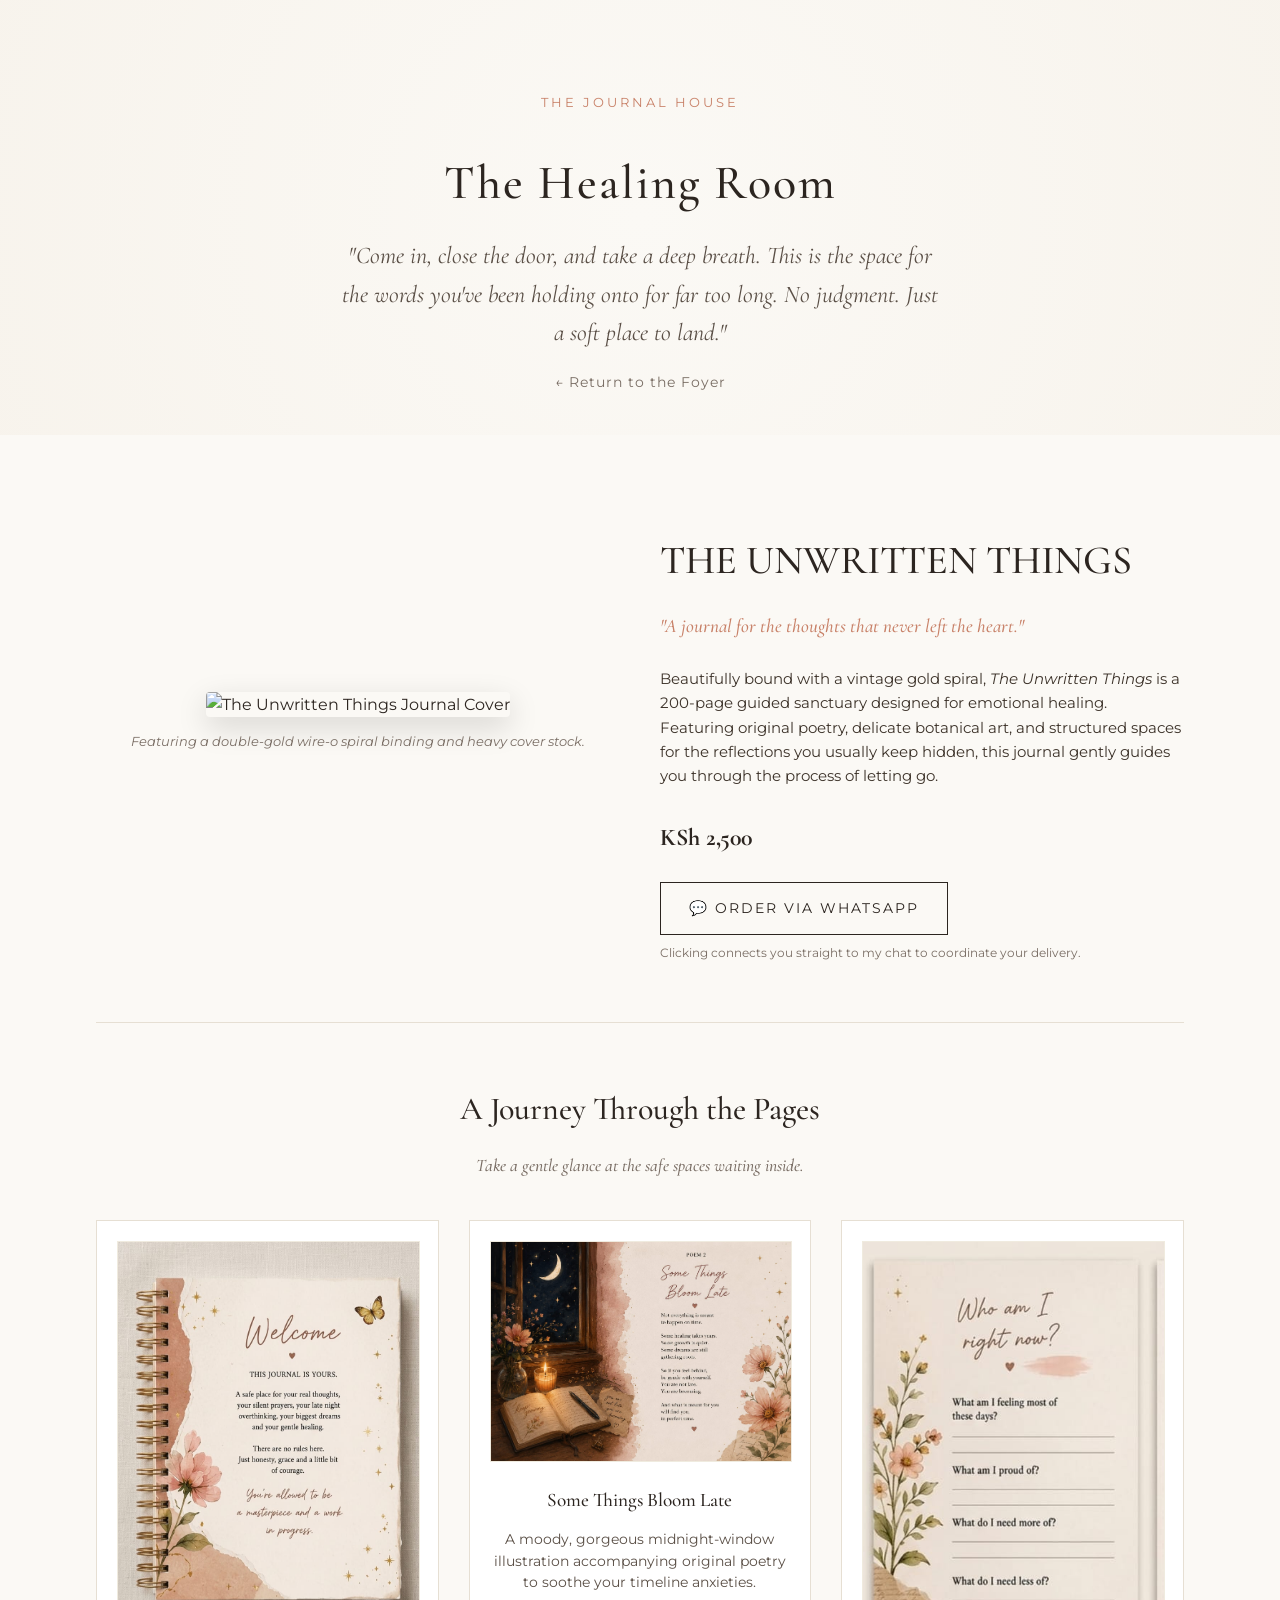
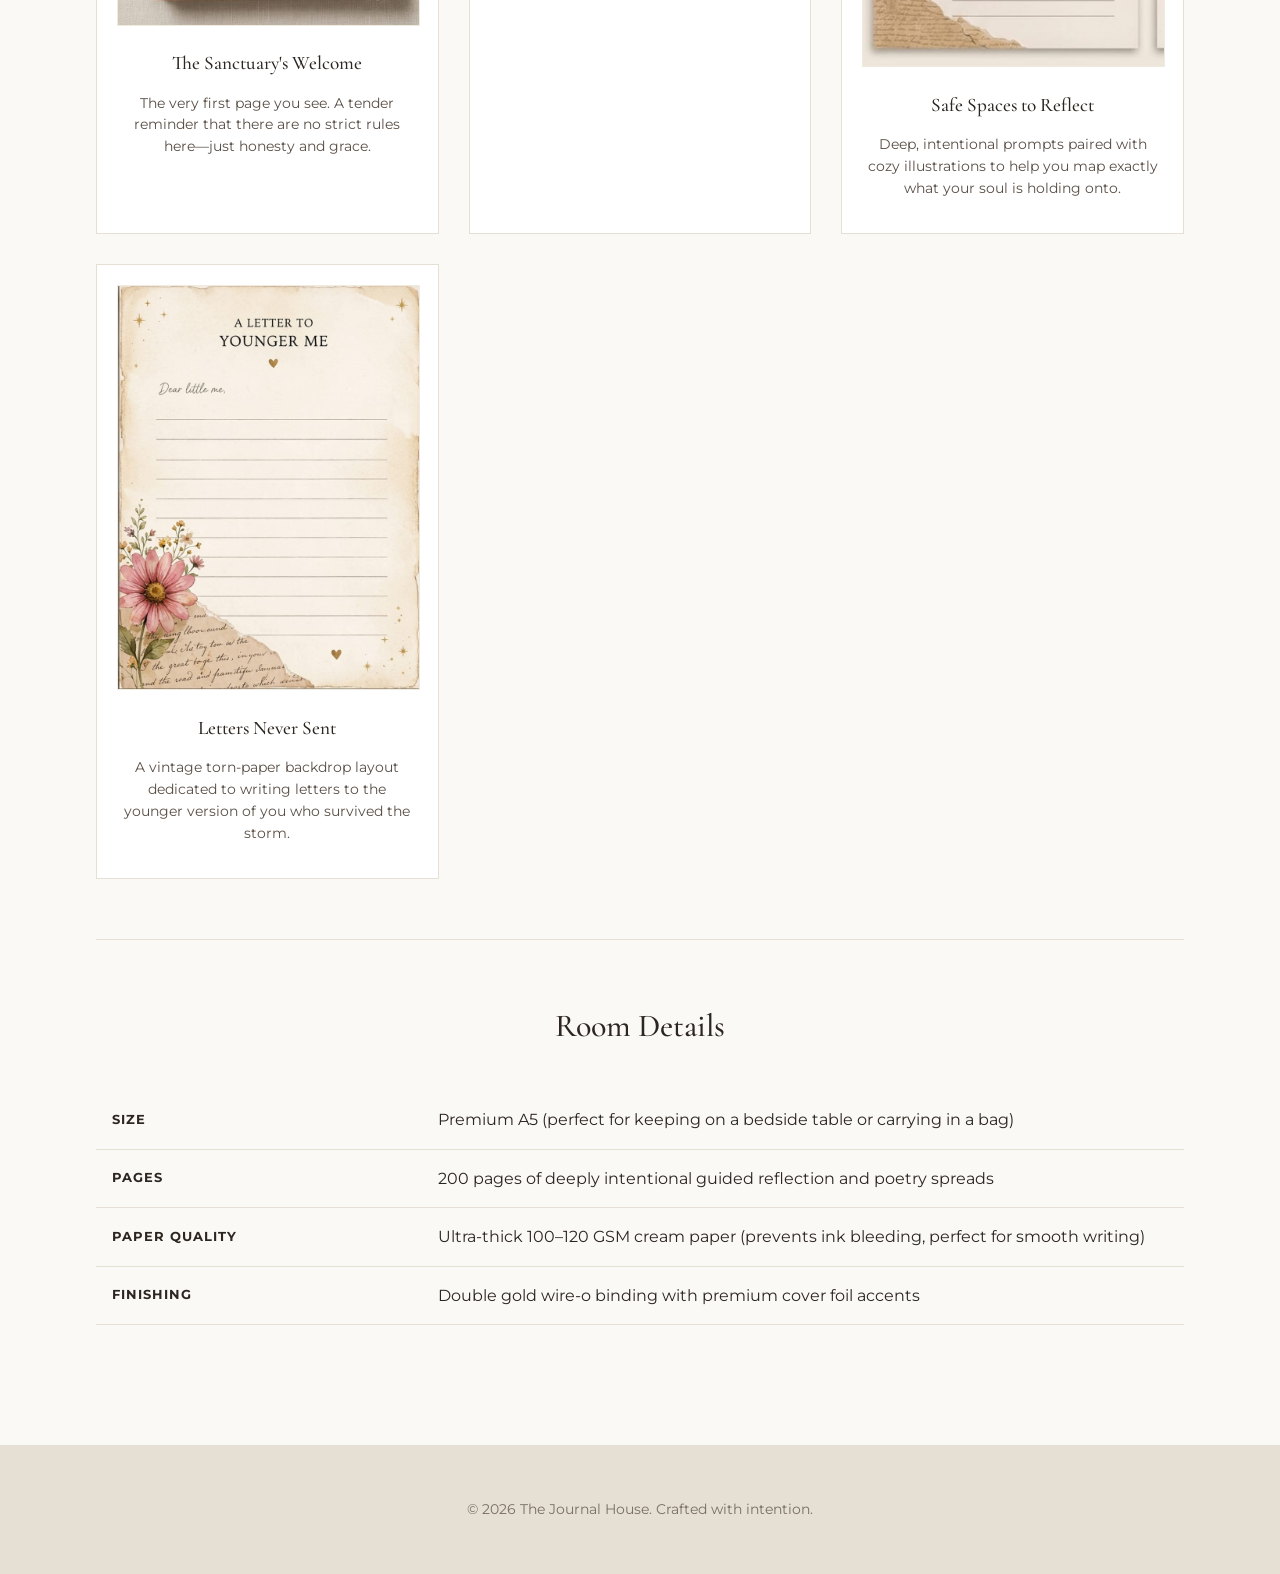
==== healing-room.html @ e0d9d91f "Update healing-room.html" ====
<!DOCTYPE html>
<html lang="en">
<head>
    <meta charset="UTF-8">
    <meta name="viewport" content="width=device-width, initial-scale=1.0">
    <title>The Healing Room - The Journal House</title>
    <link rel="stylesheet" href="style.css">
</head>
<body>

    <!-- 🚪 ROOM HEADER -->
    <header class="hero-section" style="padding: 80px 20px 40px 20px;">
        <p style="text-transform: uppercase; letter-spacing: 3px; font-size: 0.8rem; margin-bottom: 10px; color: var(--accent-terracotta);">The Journal House</p>
        <h1 style="font-size: 3rem; margin-bottom: 15px;">The Healing Room</h1>
        <p class="whisper-text">
            "Come in, close the door, and take a deep breath. This is the space for the words you've been holding onto for far too long. No judgment. Just a soft place to land."
        </p>
        <a href="index.html" style="display: inline-block; margin-top: 20px; color: #7a6e65; text-decoration: none; font-size: 0.85rem; letter-spacing: 1px;">← Return to the Foyer</a>
    </header>

    <!-- 📖 PRODUCT SHOWCASE -->
    <main class="container">
        <div class="flex-grid">
            
            <!-- Left Column: Journal Images -->
            <div class="col" style="text-align: center;">
                <!-- Main Cover Image (Verbatim File Reference: 660230.jpeg) -->
                <img src="660230.jpg" alt="The Unwritten Things Journal Cover" style="width: 100%; max-width: 400px; box-shadow: 0 10px 30px rgba(0,0,0,0.15); border-radius: 4px;">
                
                <p style="font-size: 0.8rem; color: #7a6e65; margin-top: 15px; font-style: italic;">
                    Featuring a double-gold wire-o spiral binding and heavy cover stock.
                </p>
            </div>
            
            <!-- Right Column: Product Details & WhatsApp Ordering -->
            <div class="col">
                <h2 style="font-size: 2.5rem; margin-bottom: 5px;">THE UNWRITTEN THINGS</h2>
                <p class="serif-text" style="font-size: 1.2rem; color: var(--accent-terracotta); margin-bottom: 25px; font-style: italic;">
                    "A journal for the thoughts that never left the heart."
                </p>
                
                <p style="font-size: 0.95rem; color: #3d332a; margin-bottom: 20px;">
                    Beautifully bound with a vintage gold spiral, <em>The Unwritten Things</em> is a 200-page guided sanctuary designed for emotional healing. Featuring original poetry, delicate botanical art, and structured spaces for the reflections you usually keep hidden, this journal gently guides you through the process of letting go.
                </p>

                <p style="font-size: 1.5rem; font-family: 'Cormorant Garamond', serif; font-weight: bold; margin-top: 30px; margin-bottom: 5px;">
                    KSh 2,500
                </p>

                <!-- Dynamic WhatsApp Ordering Link -->
                <a href="https://wa.me/254713965672?text=Hi%20Sheila!%20I%20just%20stepped%20into%20The%20Healing%20Room%20and%20would%20love%20to%20order%20a%20copy%20of%20'The%20Unwritten%20Things'%20journal.%20🤍" class="whatsapp-btn" target="_blank">
                    💬 Order via WhatsApp
                </a>
                <span class="sub-btn-text">Clicking connects you straight to my chat to coordinate your delivery.</span>
            </div>

        </div>

        <hr style="border: 0; border-top: 1px solid var(--accent-oat); margin: 60px 0;">

        <!-- 🖼️ INTERIOR PAGES PREVIEW -->
        <section style="text-align: center;">
            <h2 style="font-size: 2rem; margin-bottom: 10px;">A Journey Through the Pages</h2>
            <p class="serif-text" style="font-size: 1.1rem; color: #7a6e65; margin-bottom: 40px; font-style: italic;">Take a gentle glance at the safe spaces waiting inside.</p>
            
            <div style="display: grid; grid-template-columns: repeat(auto-fit, minmax(280px, 1fr)); gap: 30px;">
                
                <!-- Page Preview 1: Welcome Page -->
                <div style="background: #fff; padding: 20px; border: 1px solid var(--accent-oat);">
                    <img src="660175.jpeg" alt="The Sanctuary's Welcome Page Layout" style="width: 100%; height: auto; border: 1px solid #f0ebdf;">
                    <h3 style="font-size: 1.2rem; margin-top: 15px; margin-bottom: 5px;">The Sanctuary's Welcome</h3>
                    <p style="font-size: 0.85rem; color: #5a4f46;">The very first page you see. A tender reminder that there are no strict rules here—just honesty and grace.</p>
                </div>

                <!-- Page Preview 2: Original Poetry -->
                <div style="background: #fff; padding: 20px; border: 1px solid var(--accent-oat);">
                    <img src="660231.jpeg" alt="Some Things Bloom Late Poem Layout" style="width: 100%; height: auto; border: 1px solid #f0ebdf;">
                    <h3 style="font-size: 1.2rem; margin-top: 15px; margin-bottom: 5px;">Some Things Bloom Late</h3>
                    <p style="font-size: 0.85rem; color: #5a4f46;">A moody, gorgeous midnight-window illustration accompanying original poetry to soothe your timeline anxieties.</p>
                </div>

                <!-- Page Preview 3: Reflective Prompts -->
                <div style="background: #fff; padding: 20px; border: 1px solid var(--accent-oat);">
                    <img src="660235.jpeg" alt="Reflective Prompts Layout" style="width: 100%; height: auto; border: 1px solid #f0ebdf;">
                    <h3 style="font-size: 1.2rem; margin-top: 15px; margin-bottom: 5px;">Safe Spaces to Reflect</h3>
                    <p style="font-size: 0.85rem; color: #5a4f46;">Deep, intentional prompts paired with cozy illustrations to help you map exactly what your soul is holding onto.</p>
                </div>

                <!-- Page Preview 4: Letters Page -->
                <div style="background: #fff; padding: 20px; border: 1px solid var(--accent-oat);">
                    <img src="660233.jpeg" alt="A Letter to Younger Me Page Layout" style="width: 100%; height: auto; border: 1px solid #f0ebdf;">
                    <h3 style="font-size: 1.2rem; margin-top: 15px; margin-bottom: 5px;">Letters Never Sent</h3>
                    <p style="font-size: 0.85rem; color: #5a4f46;">A vintage torn-paper backdrop layout dedicated to writing letters to the younger version of you who survived the storm.</p>
                </div>

            </div>
        </section>

        <hr style="border: 0; border-top: 1px solid var(--accent-oat); margin: 60px 0;">

        <!-- 📊 SPECIFICATIONS TABLE -->
        <section>
            <h2 style="font-size: 2rem; text-align: center; margin-bottom: 20px;">Room Details</h2>
            <table class="spec-table">
                <tr>
                    <td>Size</td>
                    <td>Premium A5 (perfect for keeping on a bedside table or carrying in a bag)</td>
                </tr>
                <tr>
                    <td>Pages</td>
                    <td>200 pages of deeply intentional guided reflection and poetry spreads</td>
                </tr>
                <tr>
                    <td>Paper Quality</td>
                    <td>Ultra-thick 100–120 GSM cream paper (prevents ink bleeding, perfect for smooth writing)</td>
                </tr>
                <tr>
                    <td>Finishing</td>
                    <td>Double gold wire-o binding with premium cover foil accents</td>
                </tr>
            </table>
        </section>

    </main>

    <!-- 🏷️ SIMPLE FOOTER -->
    <footer style="text-align: center; padding: 40px 20px; color: #7a6e65; font-size: 0.85rem; background: var(--accent-oat); margin-top: 60px;">
        <p>© 2026 The Journal House. Crafted with intention.</p>
    </footer>

</body>
</html>
---- style.css ----
/* --- Brand Fonts & Colors --- */
@import url('https://fonts.googleapis.com/css2?family=Cormorant+Garamond:ital,wght@0,400;0,600;1,400&family=Montserrat:wght@300;400&display=swap');

:root {
    --bg-cream: #fbf9f5;
    --text-dark: #2c2520;
    --accent-terracotta: #c88168;
    --accent-sage: #94a684;
    --accent-oat: #e6dfd3;
    --accent-midnight: #1a2238;
    --accent-gold: #d4af37;
}

body {
    background-color: var(--bg-cream);
    color: var(--text-dark);
    font-family: 'Montserrat', sans-serif;
    margin: 0;
    padding: 0;
    line-height: 1.6;
    overflow-x: hidden;
}

h1, h2, h3, .serif-text {
    font-family: 'Cormorant Garamond', serif;
    font-weight: 500;
}

/* --- Layout Architecture --- */
.container {
    width: 85%;
    max-width: 1200px;
    margin: 0 auto;
    padding: 60px 0;
}

.flex-grid {
    display: flex;
    gap: 40px;
    align-items: center;
    flex-wrap: wrap;
}

.col {
    flex: 1;
    min-width: 300px;
}

/* --- Atmospheric Components --- */
.hero-section {
    text-align: center;
    padding: 120px 20px;
    background: radial-gradient(circle at center, rgba(251,249,245,0) 0%, rgba(244,238,228,0.5) 100%);
}

.hero-section h1 {
    font-size: 3.5rem;
    margin-bottom: 20px;
    letter-spacing: 2px;
}

.whisper-text {
    font-family: 'Cormorant Garamond', serif;
    font-style: italic;
    font-size: 1.5rem;
    max-width: 600px;
    margin: 0 auto;
    color: #5a4f46;
}

/* --- Elegant Interactive Buttons --- */
.whatsapp-btn {
    display: inline-block;
    background-color: transparent;
    color: var(--text-dark);
    border: 1px solid var(--text-dark);
    padding: 14px 28px;
    font-size: 0.9rem;
    letter-spacing: 2px;
    text-transform: uppercase;
    text-decoration: none;
    transition: all 0.4s ease;
    cursor: pointer;
    margin-top: 20px;
}

.whatsapp-btn:hover {
    background-color: var(--text-dark);
    color: var(--bg-cream);
    letter-spacing: 3px;
}

.sub-btn-text {
    display: block;
    font-size: 0.75rem;
    color: #7a6e65;
    margin-top: 8px;
}

/* --- Elegant Tables --- */
.spec-table {
    width: 100%;
    border-collapse: collapse;
    margin-top: 40px;
}

.spec-table td {
    padding: 16px;
    border-bottom: 1px solid var(--accent-oat);
}

.spec-table td:first-child {
    font-weight: bold;
    text-transform: uppercase;
    font-size: 0.8rem;
    letter-spacing: 1px;
    width: 30%;
}
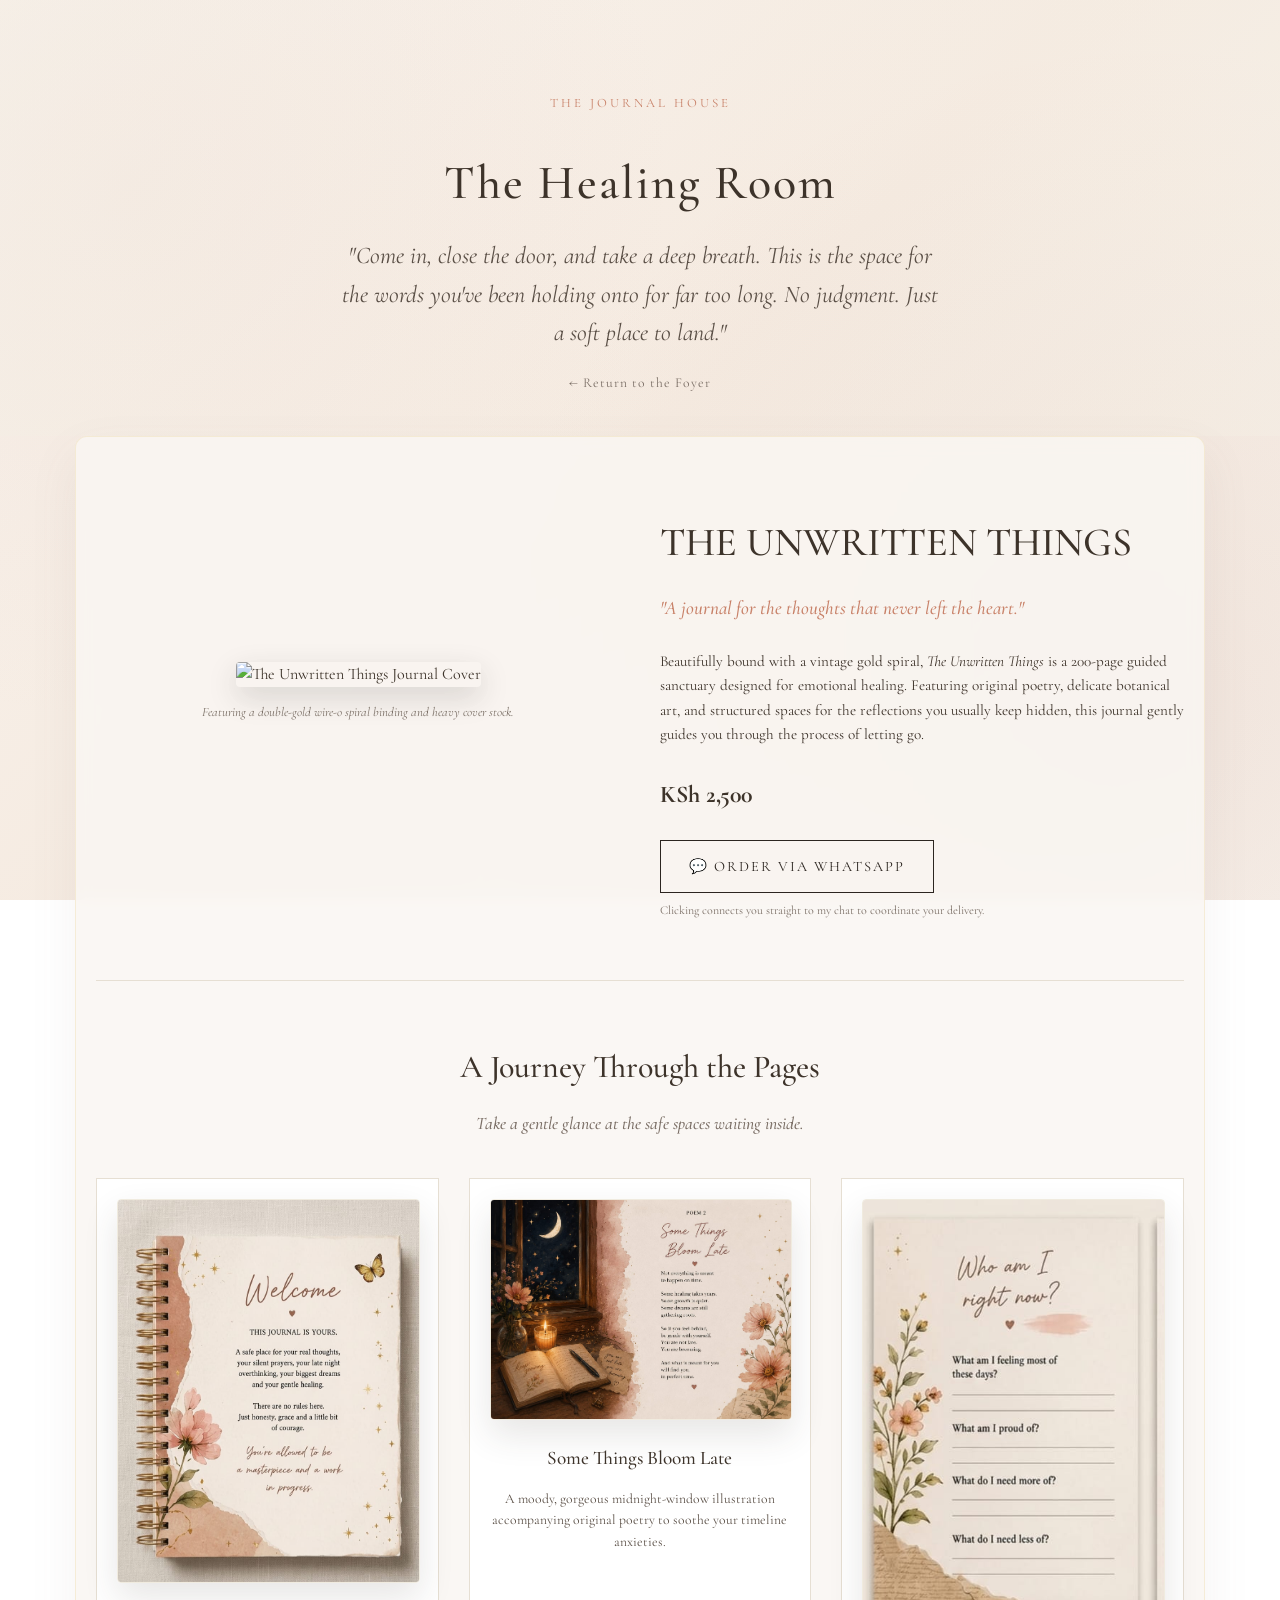
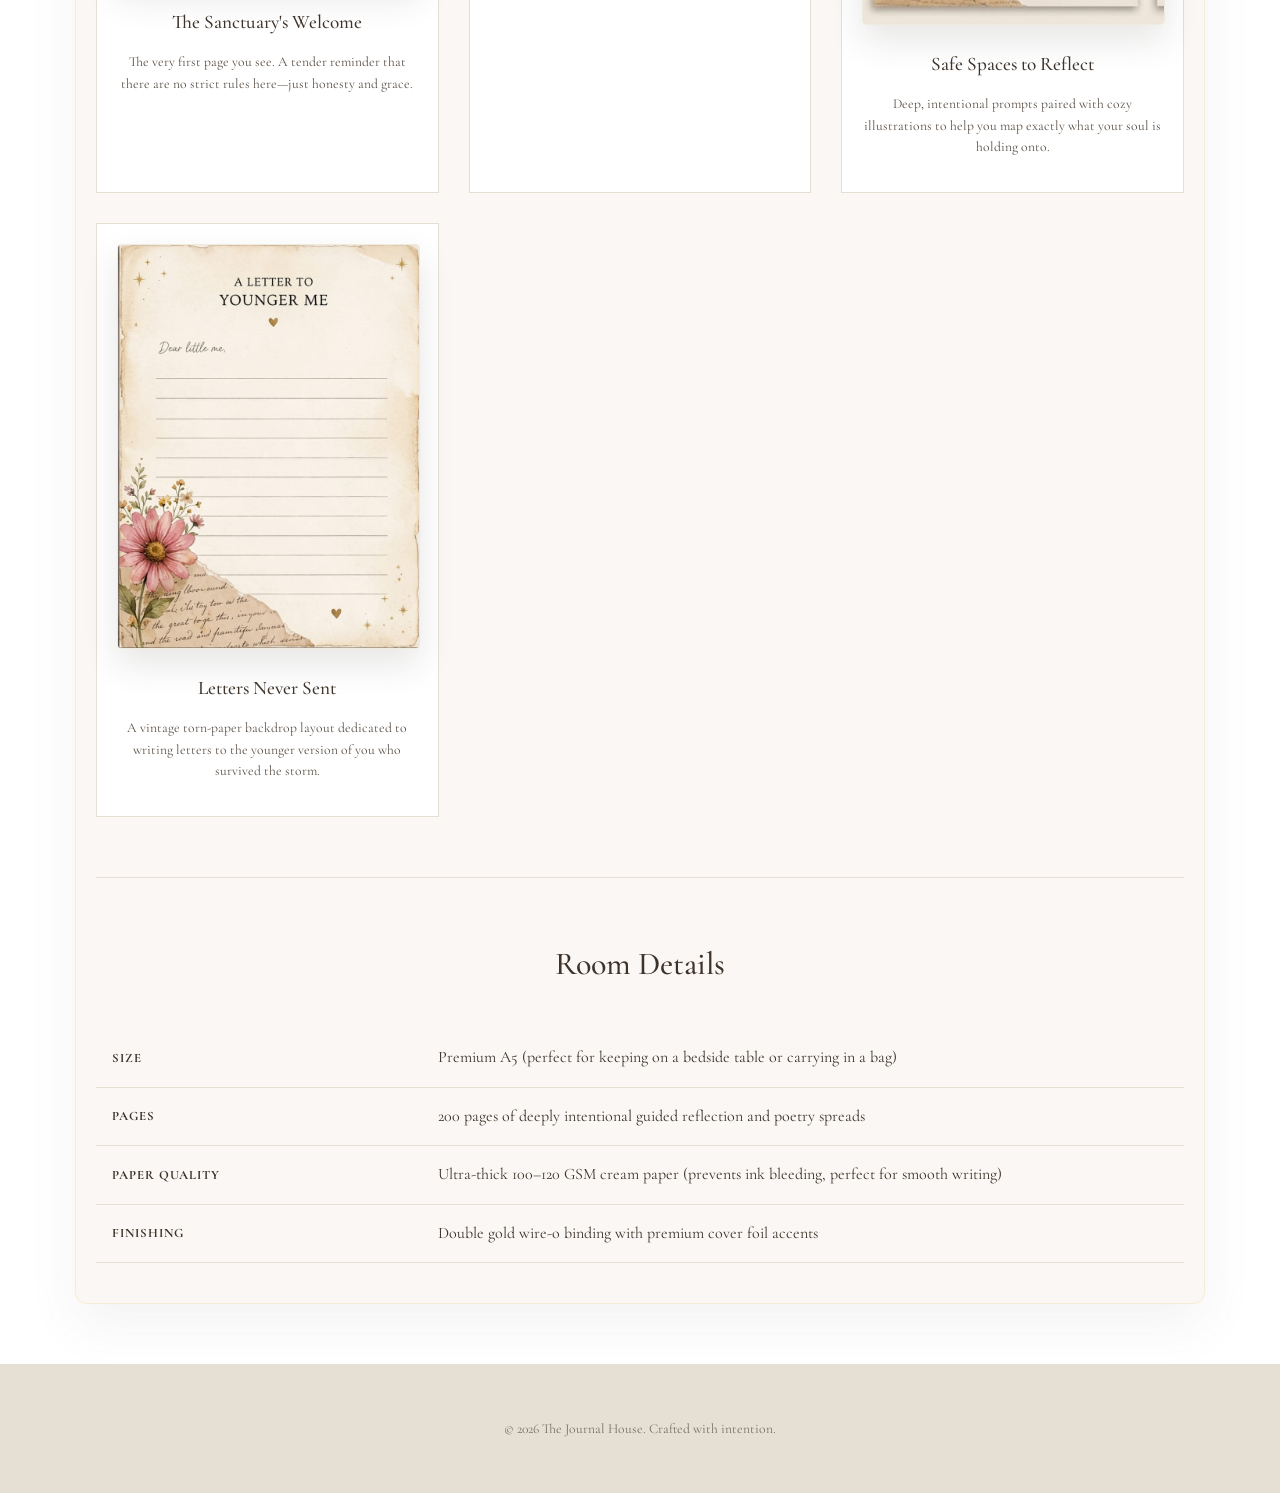
==== commit ba36eb3c: "Update healing-room.html" ====
--- a/healing-room.html
+++ b/healing-room.html
@@ -5,6 +5,48 @@
     <meta name="viewport" content="width=device-width, initial-scale=1.0">
     <title>The Healing Room - The Journal House</title>
     <link rel="stylesheet" href="style.css">
+    <style>
+    body {
+        margin: 0;
+        padding: 0;
+        font-family: 'Cormorant Garamond', serif;
+        color: #3d332a;
+        background: 
+            radial-gradient(circle at 10% 20%, rgba(221, 184, 174, 0.15) 0%, transparent 40%),
+            radial-gradient(circle at 90% 80%, rgba(185, 131, 114, 0.12) 0%, transparent 50%),
+            linear-gradient(135deg, #F9F4EE 0%, #F5eae0 50%, #F9F4EE 100%);
+        background-attachment: fixed;
+        position: relative;
+    }
+    .container {
+        max-width: 1200px;
+        margin: 0 auto;
+        padding: 40px 20px;
+        background: rgba(250, 246, 242, 0.85);
+        backdrop-filter: blur(8px);
+        border-radius: 12px;
+        box-shadow: 0 20px 50px rgba(118, 102, 101, 0.08);
+        border: 1px solid rgba(214, 175, 55, 0.15);
+    }
+    img {
+        max-width: 100%;
+        height: auto;
+        border-radius: 4px;
+        box-shadow: 0 15px 35px rgba(61, 51, 42, 0.12);
+        transition: transform 0.4s ease, box-shadow 0.4s ease;
+    }
+    img:hover {
+        transform: translateY(-4px);
+        box-shadow: 0 22px 45px rgba(61, 51, 42, 0.18);
+    }
+    .divider {
+        height: 1px;
+        width: 60px;
+        margin: 40px auto;
+        background: linear-gradient(90deg, transparent, #D4AF37, transparent);
+        opacity: 0.6;
+    }
+</style>
 </head>
 <body>
 
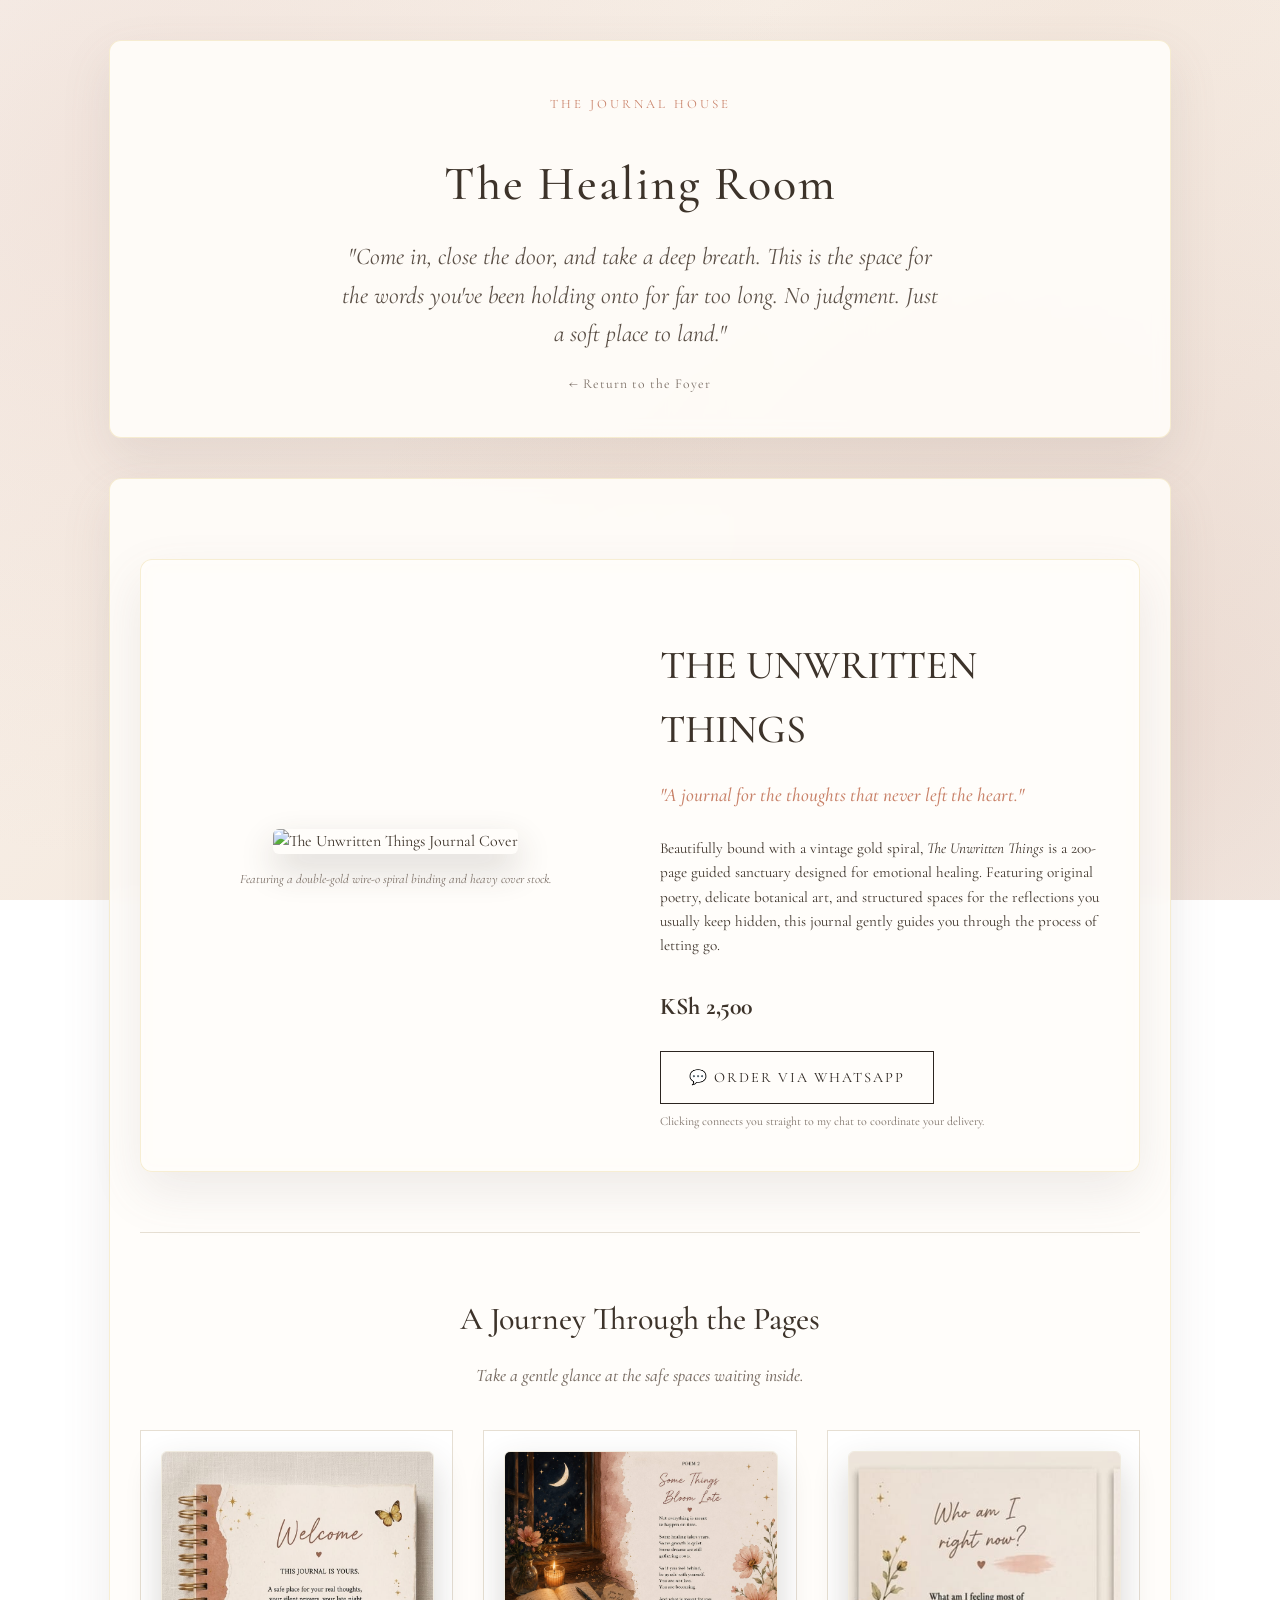
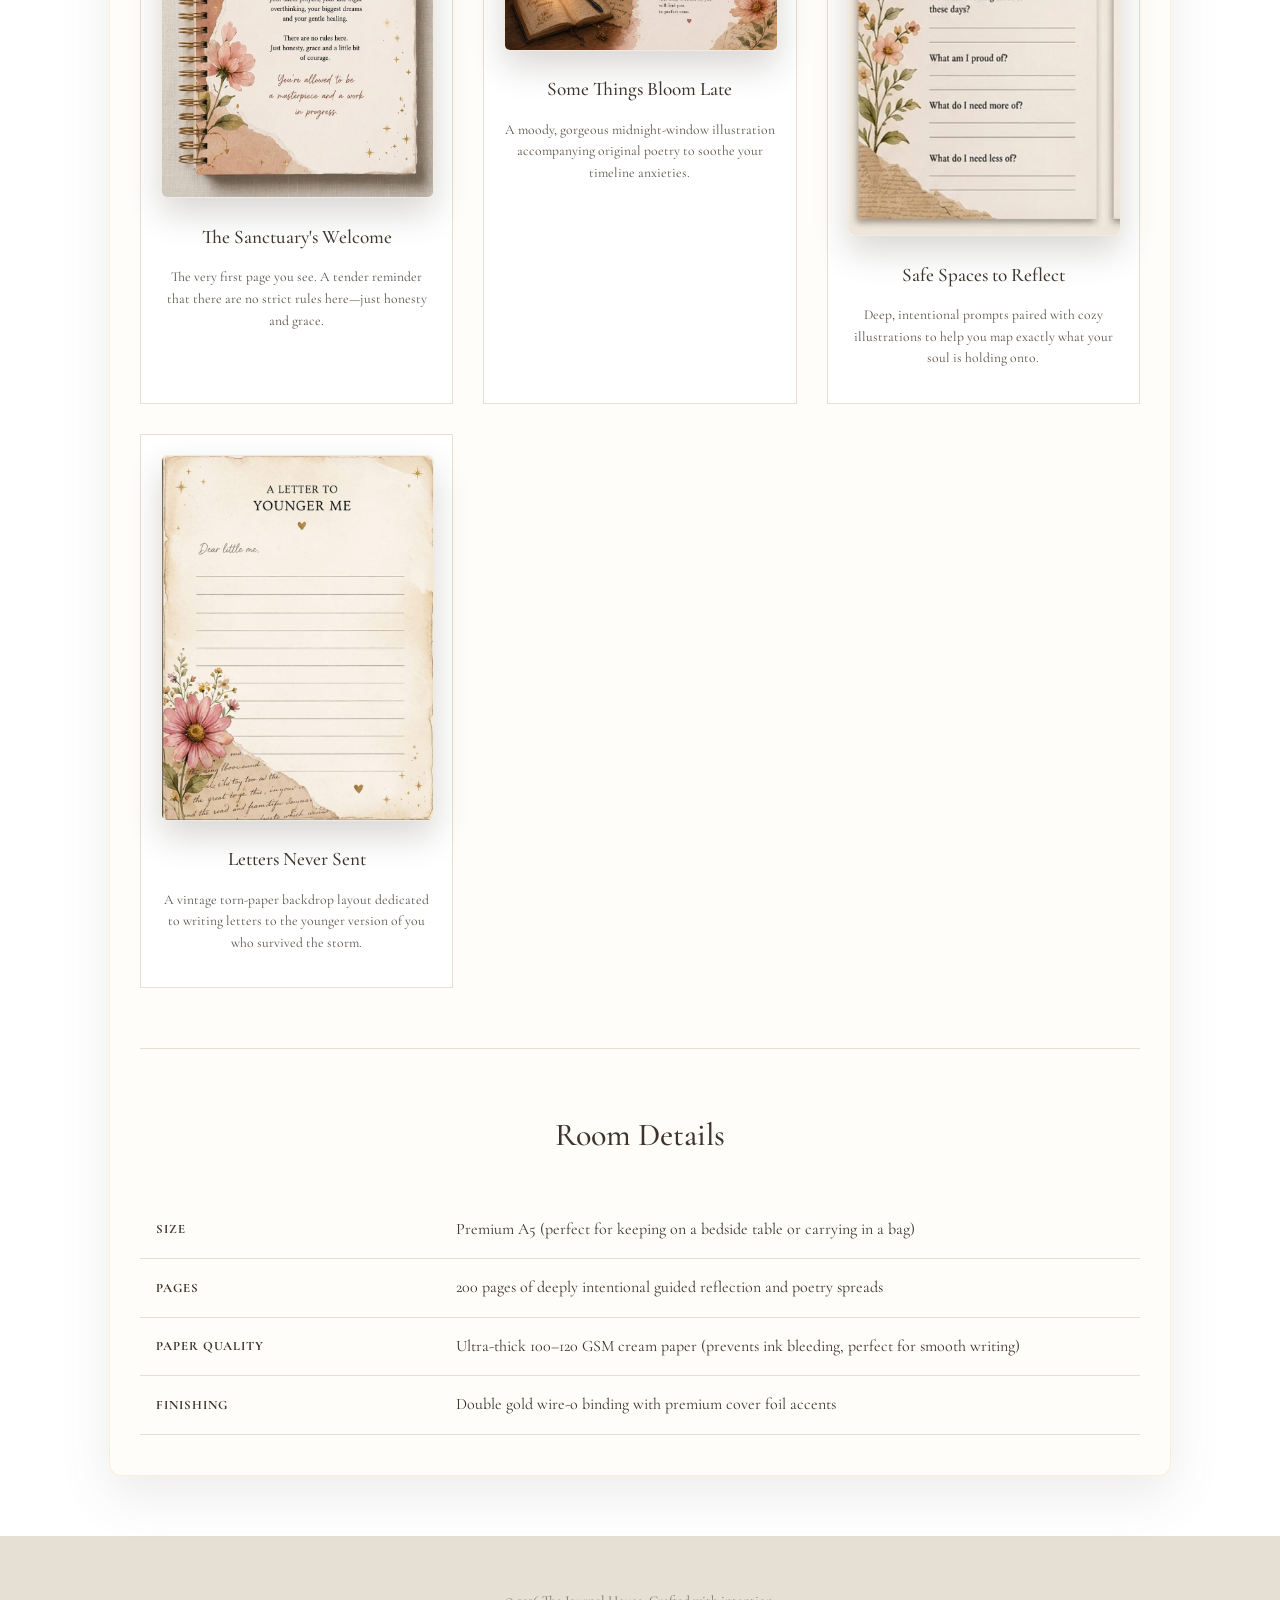
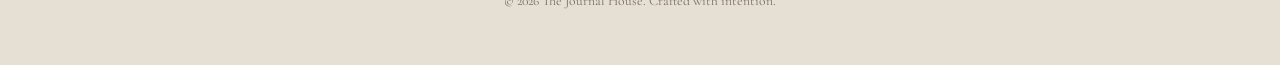
==== commit 50adabee: "Update healing-room.html" ====
--- a/healing-room.html
+++ b/healing-room.html
@@ -7,44 +7,49 @@
     <link rel="stylesheet" href="style.css">
     <style>
     body {
-        margin: 0;
-        padding: 0;
-        font-family: 'Cormorant Garamond', serif;
-        color: #3d332a;
+        margin: 0 !important;
+        padding: 0 !important;
+        font-family: 'Cormorant Garamond', serif !important;
+        color: #3d332a !important;
         background: 
-            radial-gradient(circle at 10% 20%, rgba(221, 184, 174, 0.15) 0%, transparent 40%),
-            radial-gradient(circle at 90% 80%, rgba(185, 131, 114, 0.12) 0%, transparent 50%),
-            linear-gradient(135deg, #F9F4EE 0%, #F5eae0 50%, #F9F4EE 100%);
-        background-attachment: fixed;
-        position: relative;
+            radial-gradient(circle at 10% 20%, rgba(221, 184, 174, 0.25) 0%, transparent 50%),
+            radial-gradient(circle at 90% 80%, rgba(185, 131, 114, 0.2) 0%, transparent 60%),
+            linear-gradient(135deg, #F9F4EE 0%, #F5eae0 50%, #F9F4EE 100%) !important;
+        background-attachment: fixed !important;
+        position: relative !important;
     }
-    .container {
-        max-width: 1200px;
-        margin: 0 auto;
-        padding: 40px 20px;
-        background: rgba(250, 246, 242, 0.85);
-        backdrop-filter: blur(8px);
-        border-radius: 12px;
-        box-shadow: 0 20px 50px rgba(118, 102, 101, 0.08);
-        border: 1px solid rgba(214, 175, 55, 0.15);
+    
+    /* This forces your main content to sit on a beautiful paper-like card */
+    .container, main, .flex-grid, .hero-section {
+        max-width: 1000px !important;
+        margin: 40px auto !important;
+        padding: 40px 30px !important;
+        background: rgba(255, 253, 250, 0.9) !important;
+        backdrop-filter: blur(8px) !important;
+        border-radius: 12px !important;
+        box-shadow: 0 20px 50px rgba(118, 102, 101, 0.12) !important;
+        border: 1px solid rgba(214, 175, 55, 0.2) !important;
     }
+    
     img {
-        max-width: 100%;
-        height: auto;
-        border-radius: 4px;
-        box-shadow: 0 15px 35px rgba(61, 51, 42, 0.12);
-        transition: transform 0.4s ease, box-shadow 0.4s ease;
+        max-width: 100% !important;
+        height: auto !important;
+        border-radius: 6px !important;
+        box-shadow: 0 15px 35px rgba(61, 51, 42, 0.2) !important;
+        transition: transform 0.4s ease, box-shadow 0.4s ease !important;
     }
+    
     img:hover {
-        transform: translateY(-4px);
-        box-shadow: 0 22px 45px rgba(61, 51, 42, 0.18);
+        transform: translateY(-5px) !important;
+        box-shadow: 0 25px 45px rgba(61, 51, 42, 0.3) !important;
     }
+    
     .divider {
-        height: 1px;
-        width: 60px;
-        margin: 40px auto;
-        background: linear-gradient(90deg, transparent, #D4AF37, transparent);
-        opacity: 0.6;
+        height: 1px !important;
+        width: 120px !important;
+        margin: 40px auto !important;
+        background: linear-gradient(90deg, transparent, #D4AF37, transparent) !important;
+        opacity: 0.7 !important;
     }
 </style>
 </head>
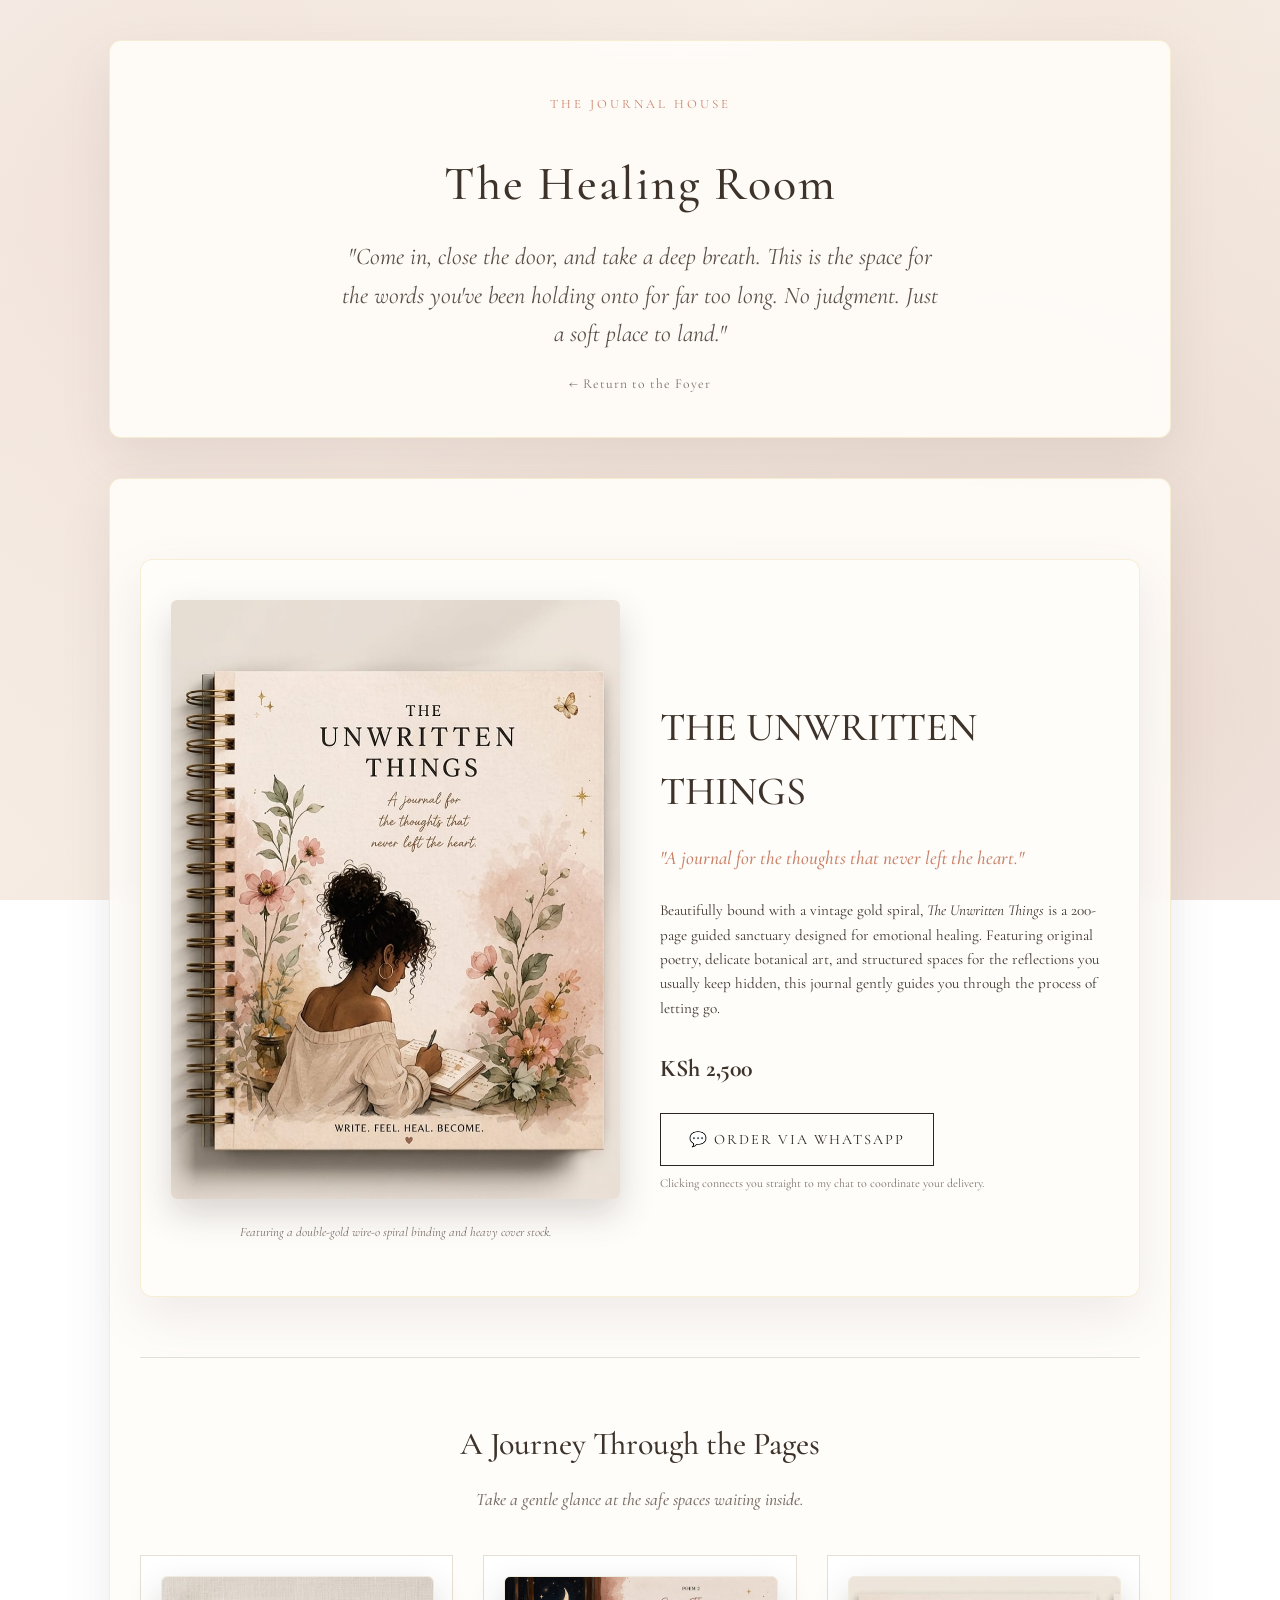
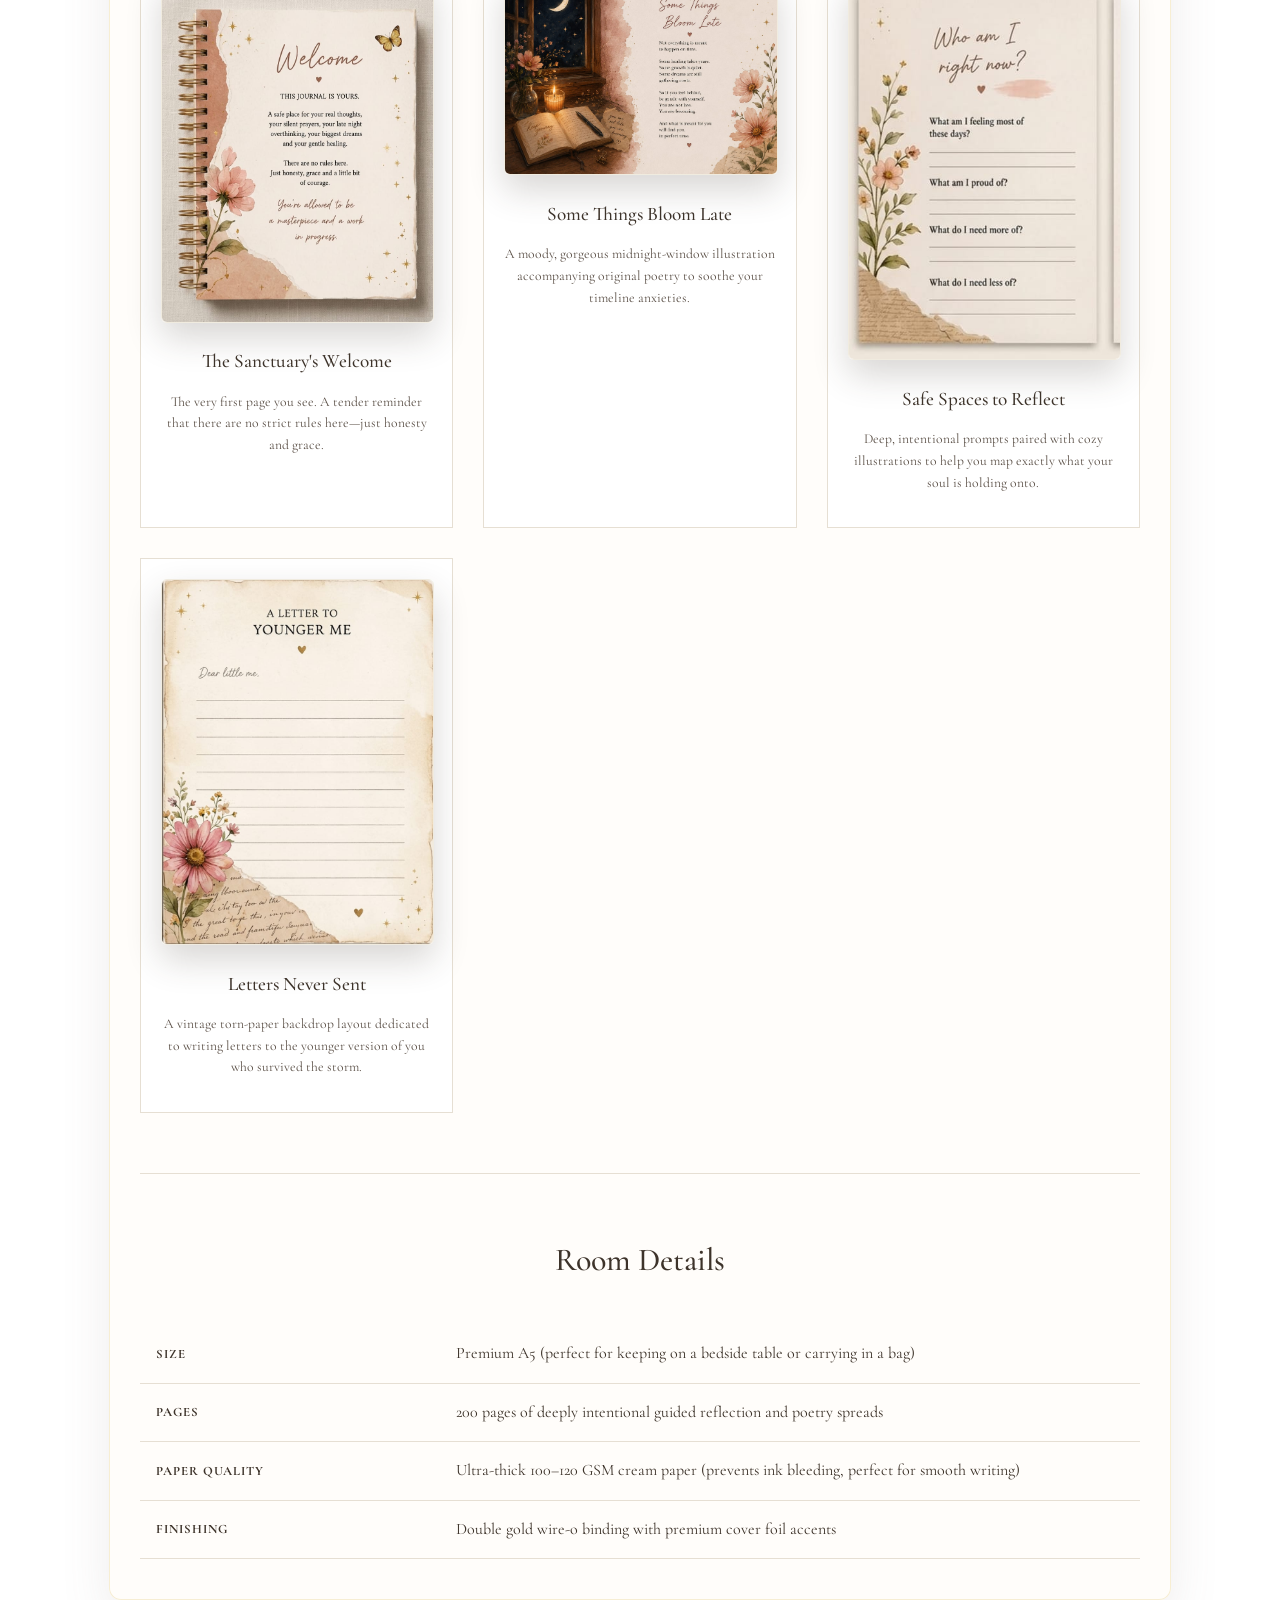
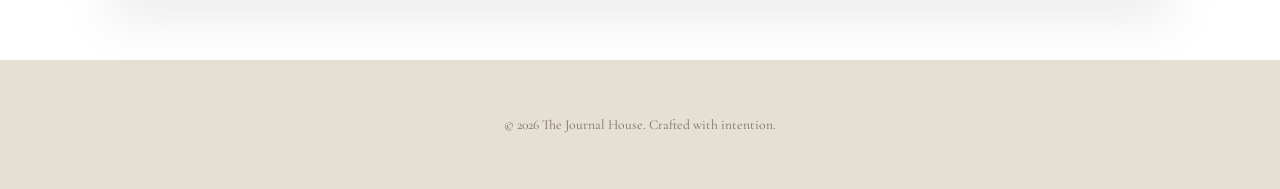
==== commit fe600ac0: "Update healing-room.html" ====
--- a/healing-room.html
+++ b/healing-room.html
@@ -71,8 +71,8 @@
             
             <!-- Left Column: Journal Images -->
             <div class="col" style="text-align: center;">
-                <!-- Main Cover Image (Verbatim File Reference: 660230.jpeg) -->
-                <img src="660230.jpg" alt="The Unwritten Things Journal Cover" style="width: 100%; max-width: 400px; box-shadow: 0 10px 30px rgba(0,0,0,0.15); border-radius: 4px;">
+                <!-- Main Cover Image -->
+<img src="660230.jpeg" alt="The Unwritten Things Journal Cover">
                 
                 <p style="font-size: 0.8rem; color: #7a6e65; margin-top: 15px; font-style: italic;">
                     Featuring a double-gold wire-o spiral binding and heavy cover stock.
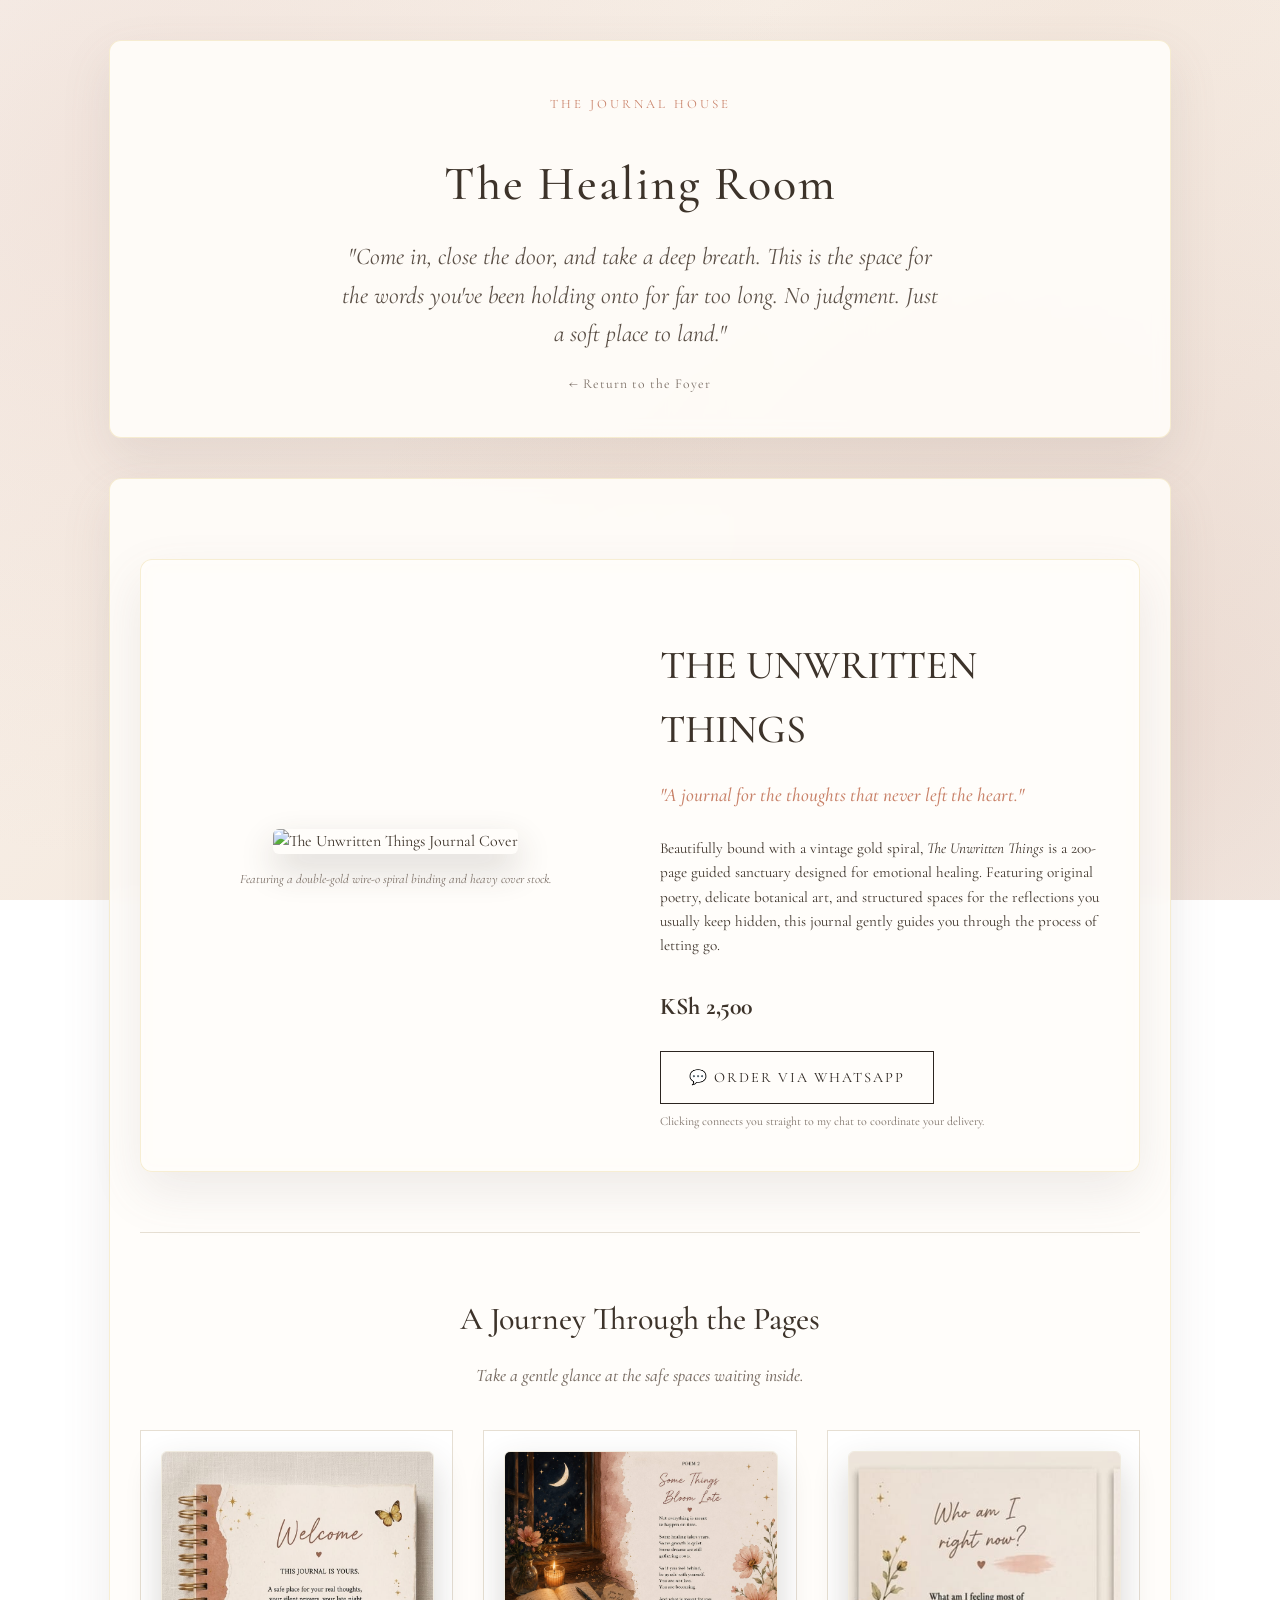
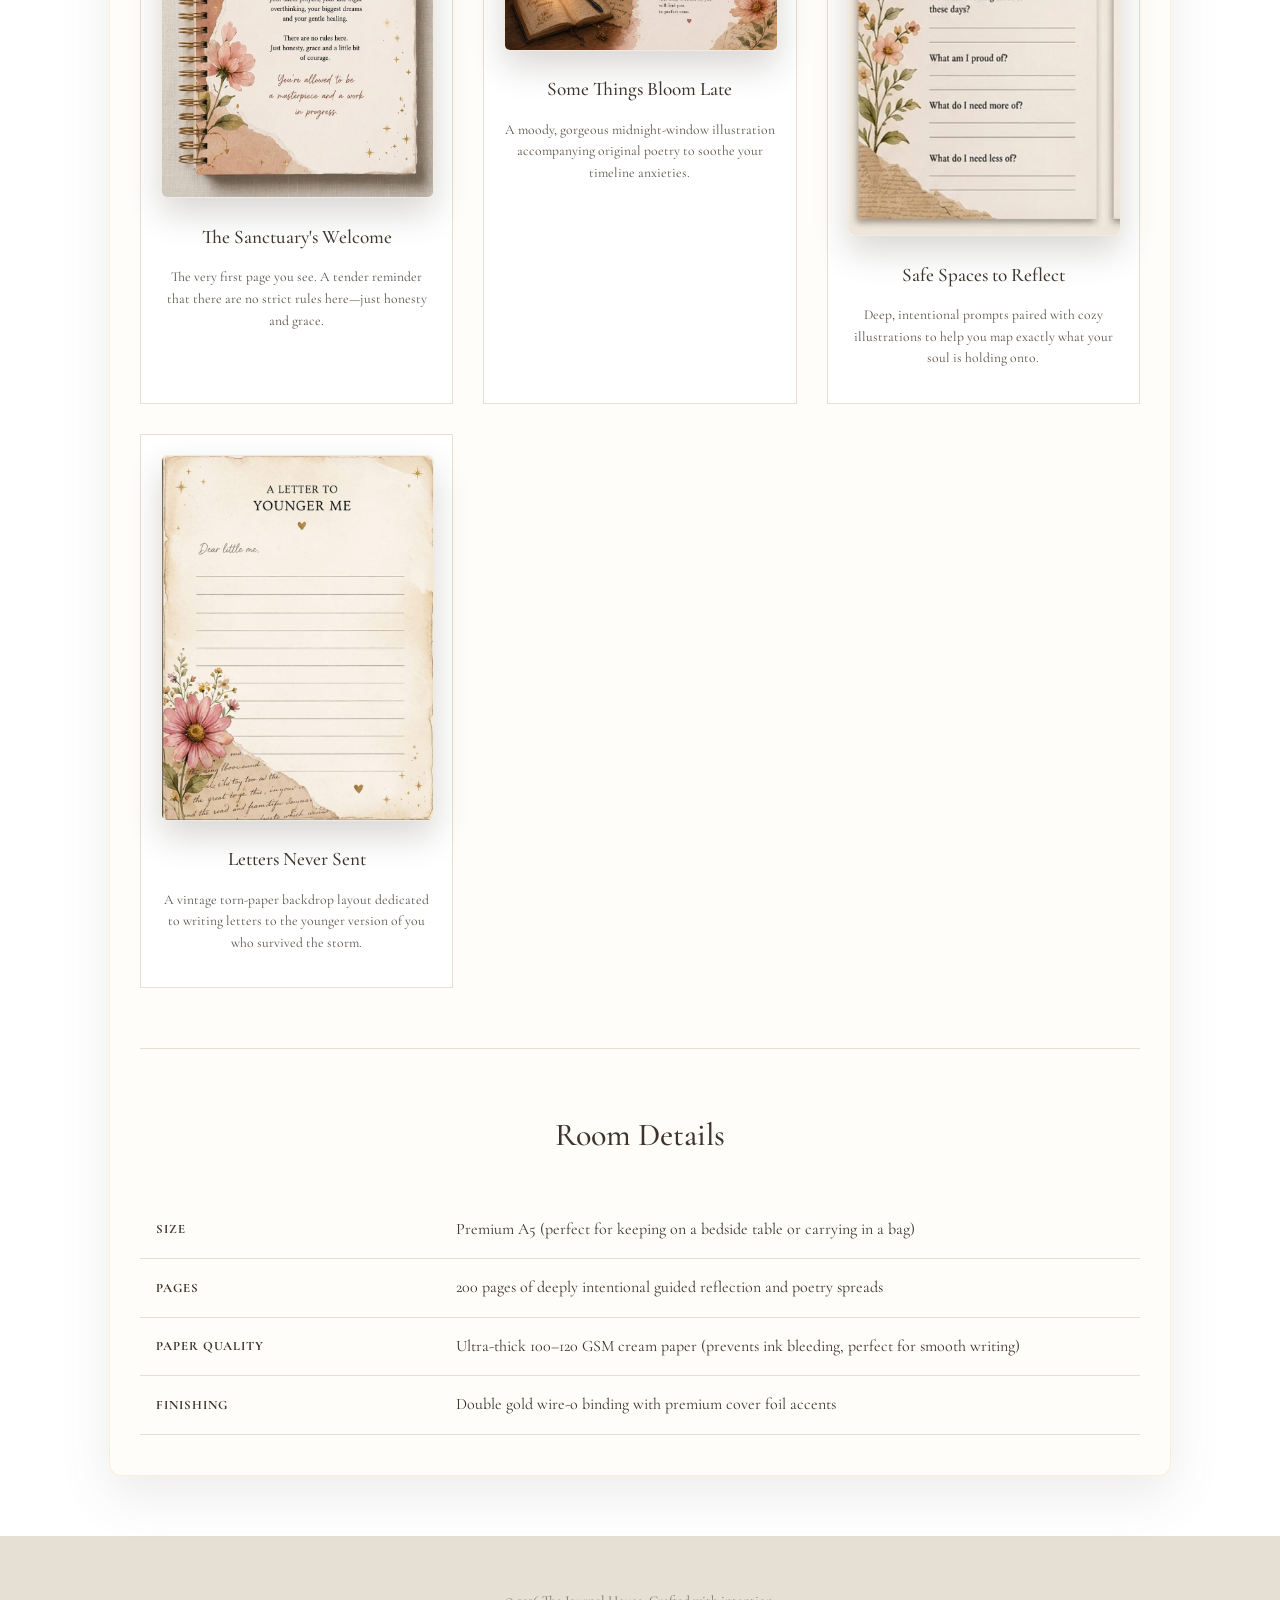
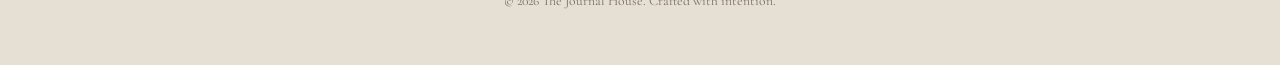
==== commit ca44c268: "Update healing-room.html" ====
--- a/healing-room.html
+++ b/healing-room.html
@@ -72,7 +72,7 @@
             <!-- Left Column: Journal Images -->
             <div class="col" style="text-align: center;">
                 <!-- Main Cover Image -->
-<img src="660230.jpeg" alt="The Unwritten Things Journal Cover">
+<img src="660230.jpg" alt="The Unwritten Things Journal Cover">
                 
                 <p style="font-size: 0.8rem; color: #7a6e65; margin-top: 15px; font-style: italic;">
                     Featuring a double-gold wire-o spiral binding and heavy cover stock.
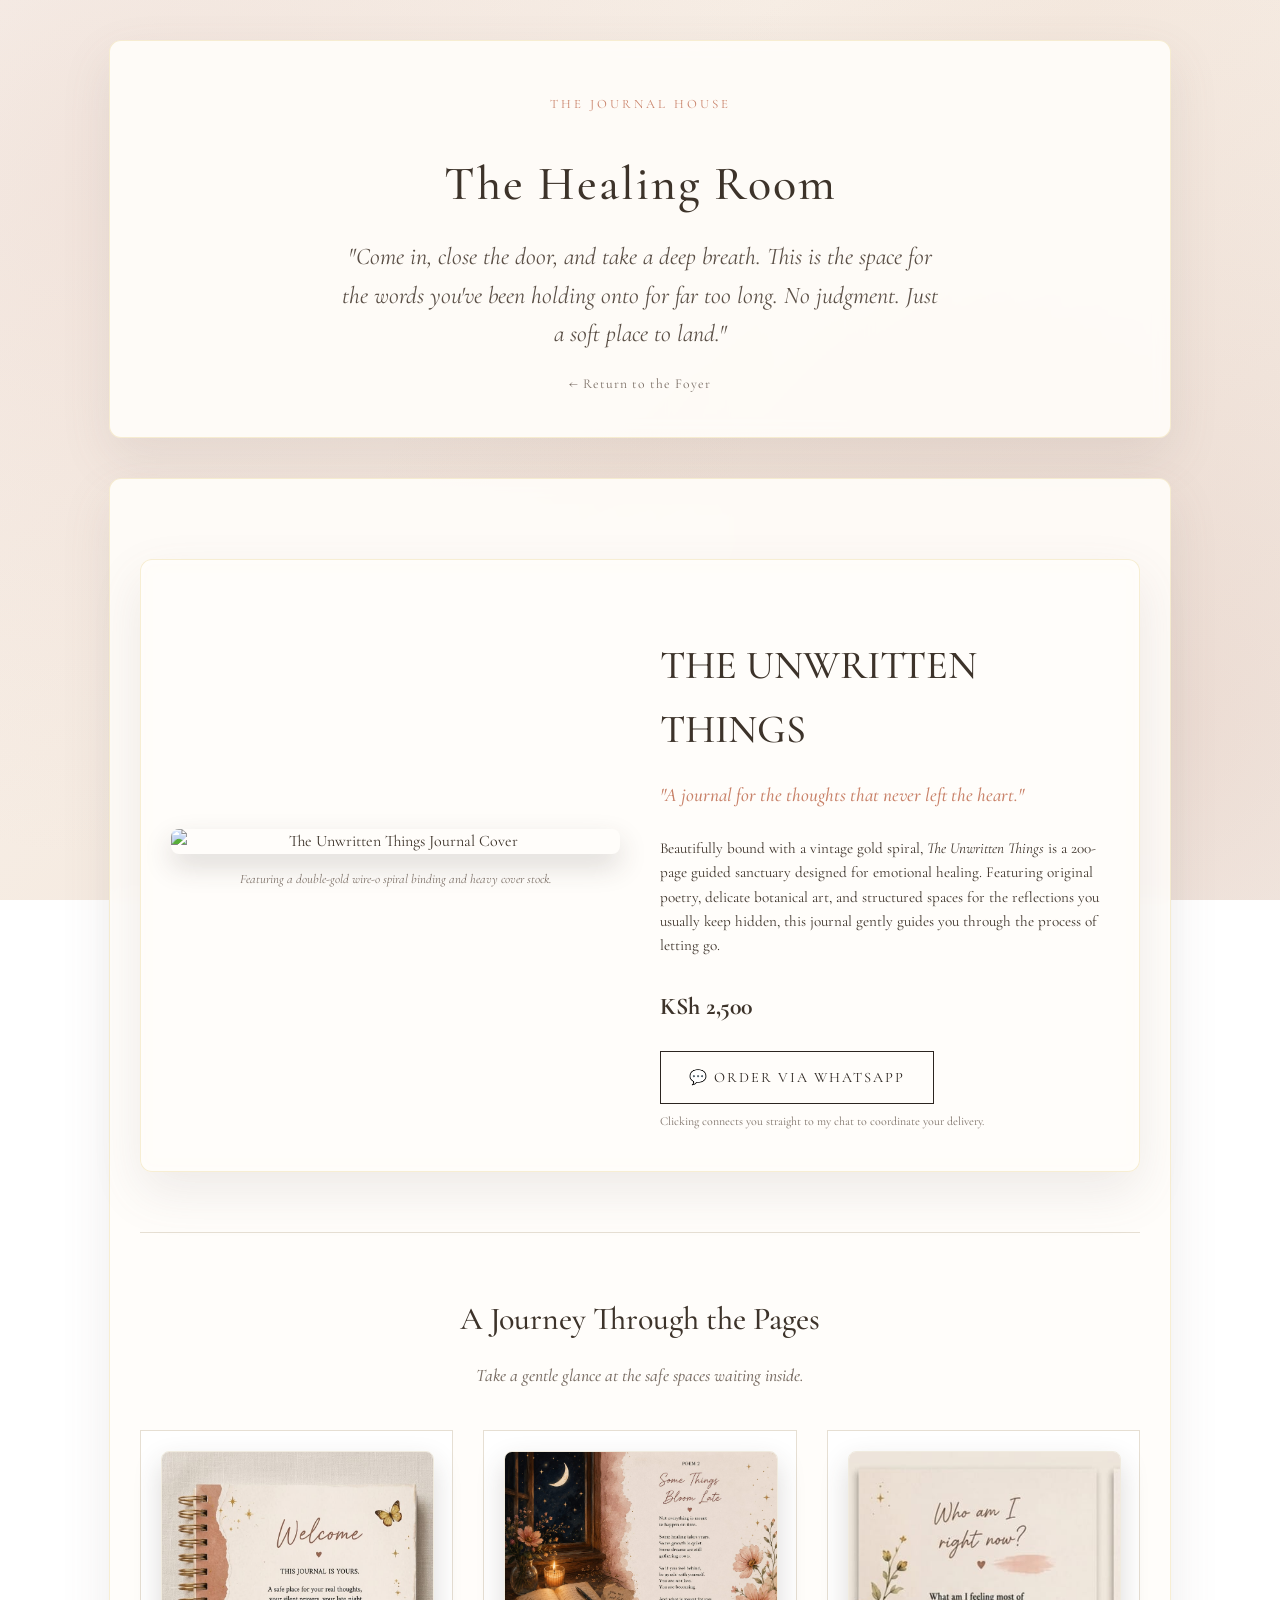
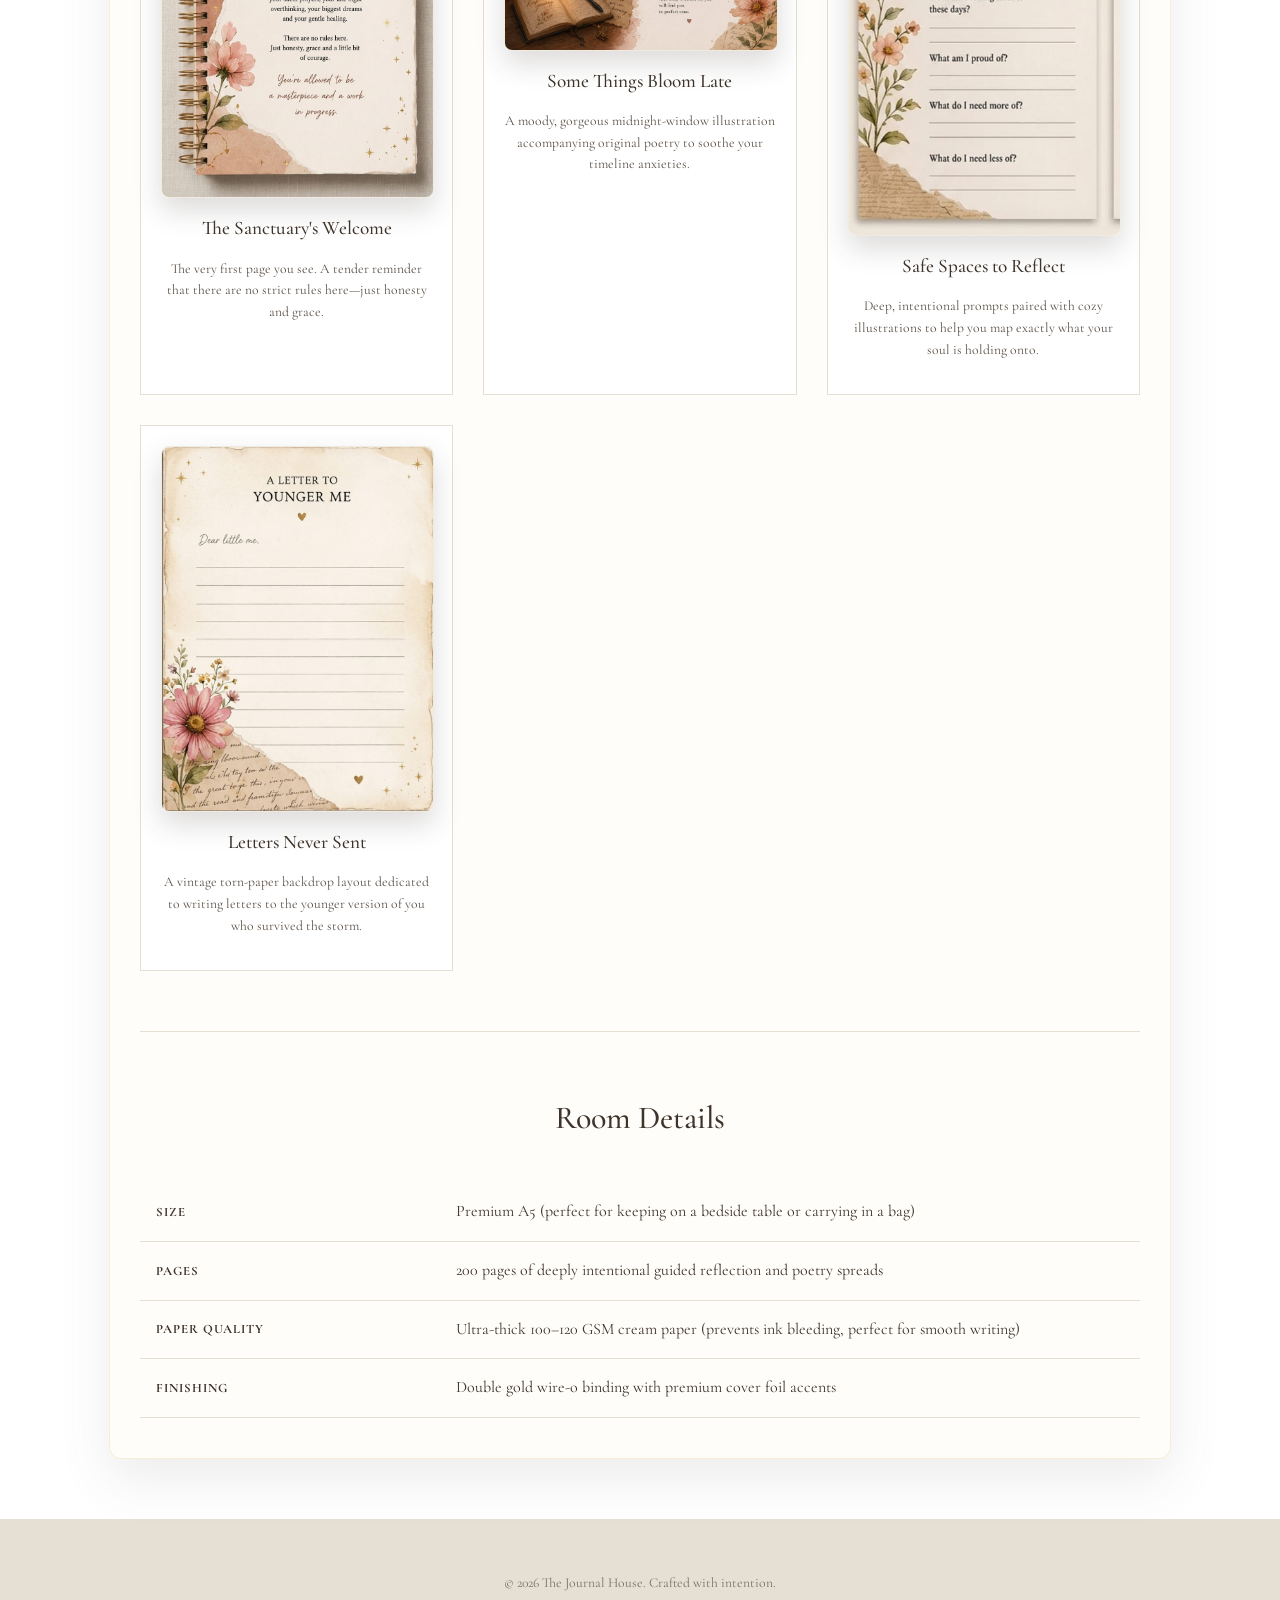
==== commit e9d47c70: "Update healing-room.html" ====
--- a/healing-room.html
+++ b/healing-room.html
@@ -33,10 +33,14 @@
     
     img {
         max-width: 100% !important;
+        width: 100% !important;
         height: auto !important;
-        border-radius: 6px !important;
-        box-shadow: 0 15px 35px rgba(61, 51, 42, 0.2) !important;
+        object-fit: contain !important;
+        border-radius: 8px !important;
+        box-shadow: 0 12px 28px rgba(61, 51, 42, 0.18) !important;
         transition: transform 0.4s ease, box-shadow 0.4s ease !important;
+        display: block !important;
+        margin: 0 auto !important;
     }
     
     img:hover {
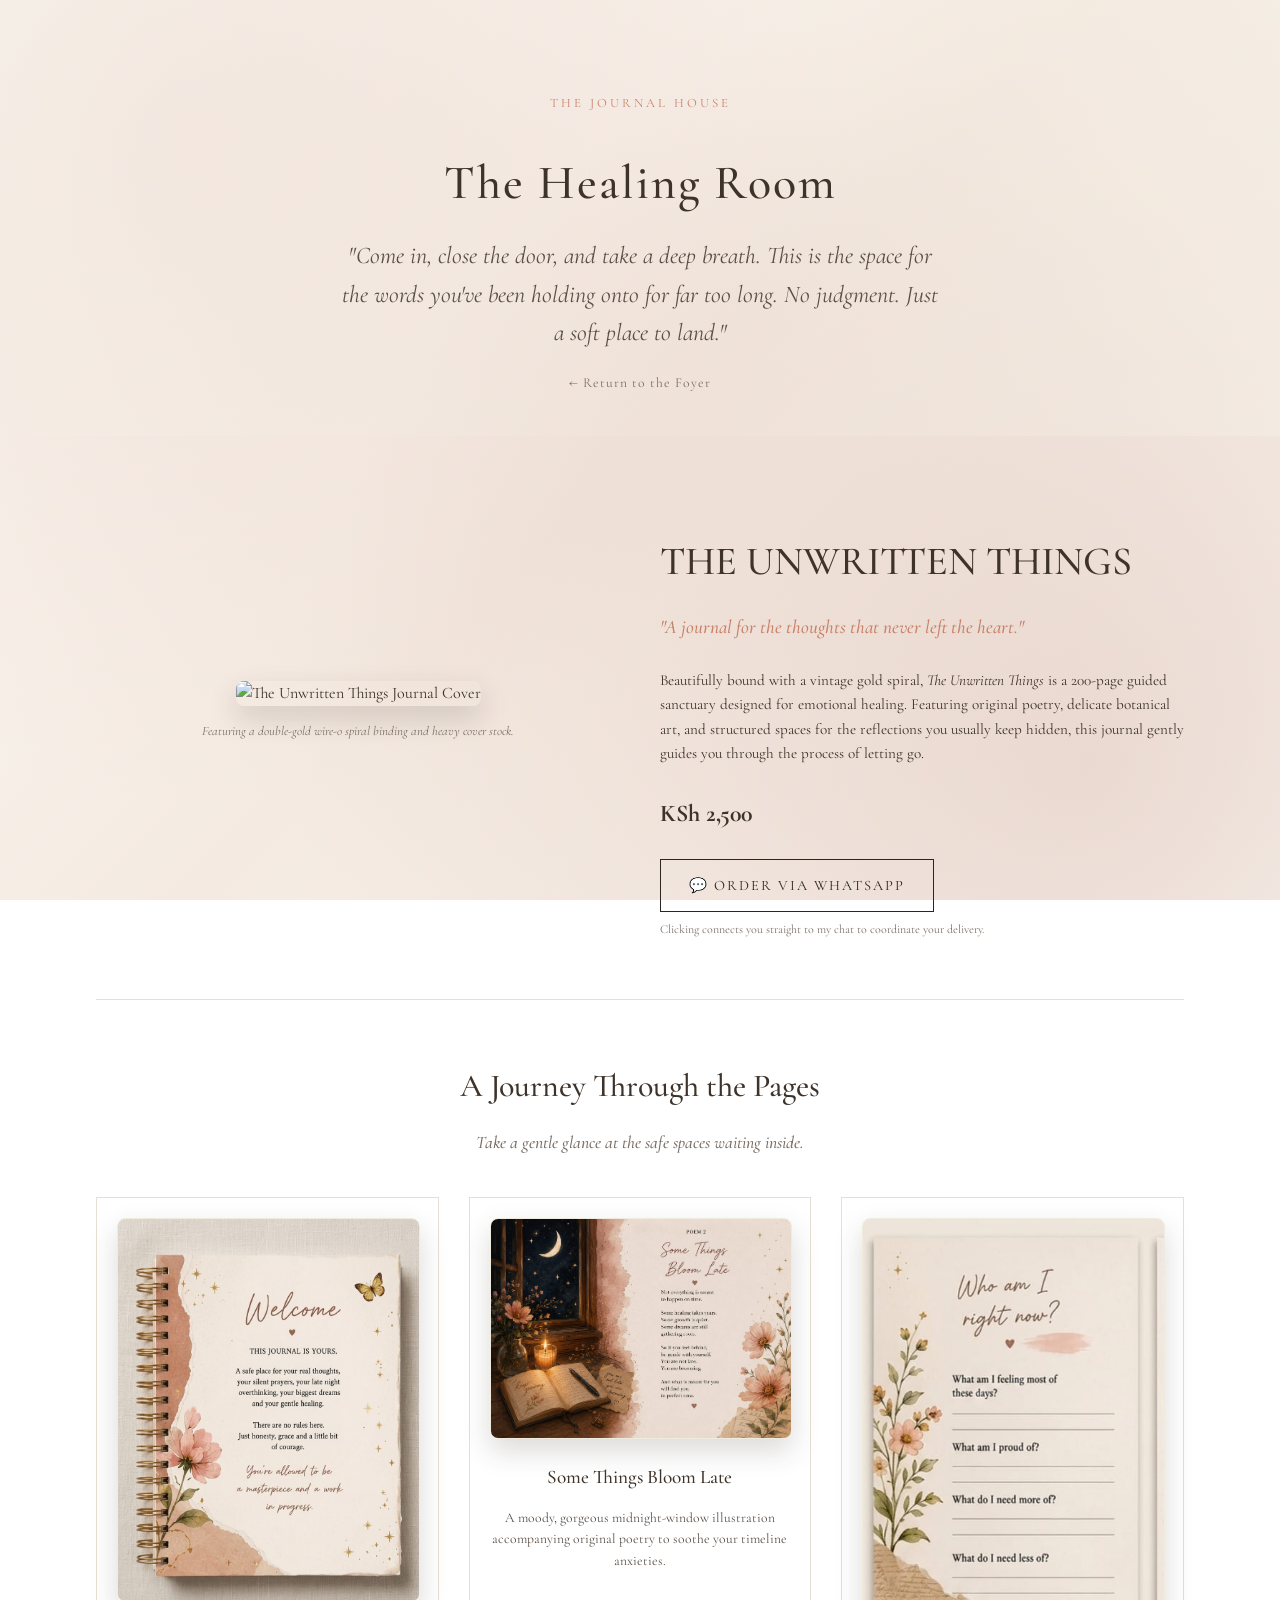
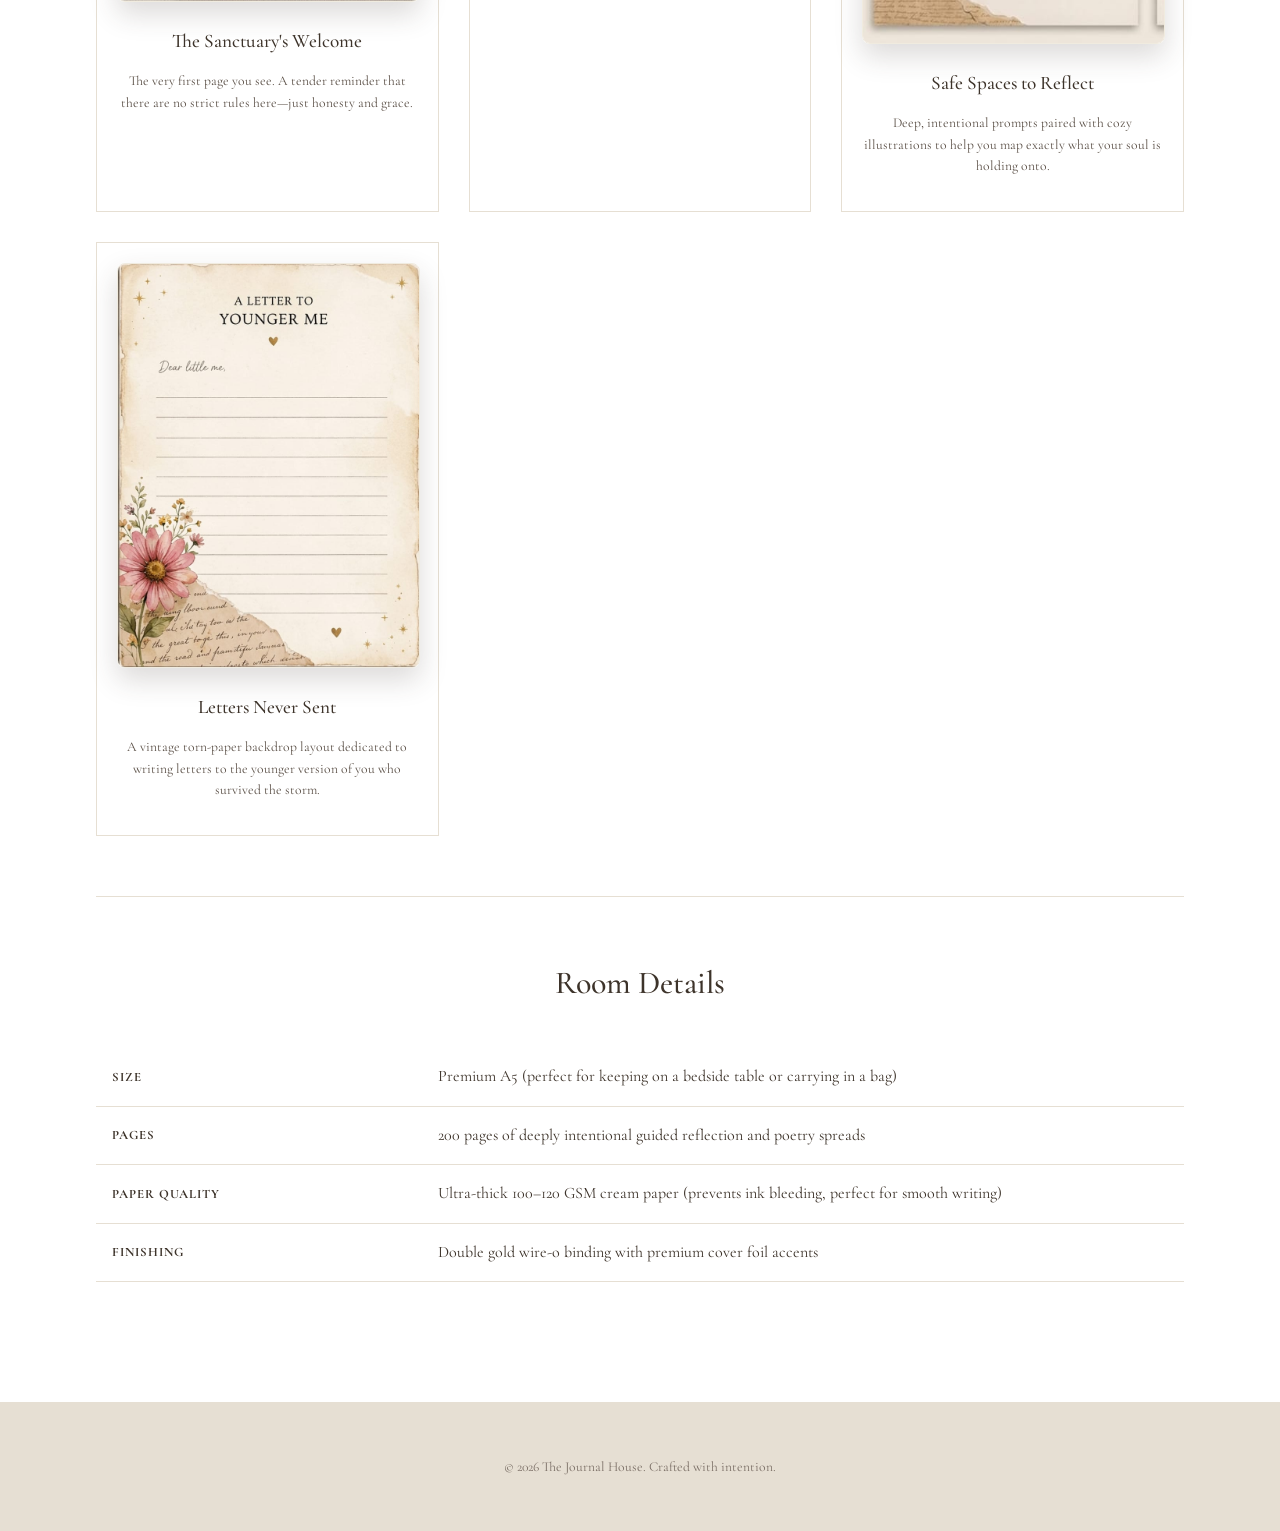
==== commit e455d23f: "Update healing-room.html" ====
--- a/healing-room.html
+++ b/healing-room.html
@@ -12,48 +12,33 @@
         font-family: 'Cormorant Garamond', serif !important;
         color: #3d332a !important;
         background: 
-            radial-gradient(circle at 10% 20%, rgba(221, 184, 174, 0.25) 0%, transparent 50%),
-            radial-gradient(circle at 90% 80%, rgba(185, 131, 114, 0.2) 0%, transparent 60%),
-            linear-gradient(135deg, #F9F4EE 0%, #F5eae0 50%, #F9F4EE 100%) !important;
+            radial-gradient(circle at 15% 15%, rgba(221, 184, 174, 0.3) 0%, transparent 50%),
+            radial-gradient(circle at 85% 85%, rgba(185, 131, 114, 0.25) 0%, transparent 60%),
+            linear-gradient(135deg, #FDFBF7 0%, #F4EAE1 50%, #FDFBF7 100%) !important;
         background-attachment: fixed !important;
-        position: relative !important;
     }
     
-    /* This forces your main content to sit on a beautiful paper-like card */
-    .container, main, .flex-grid, .hero-section {
-        max-width: 1000px !important;
-        margin: 40px auto !important;
-        padding: 40px 30px !important;
-        background: rgba(255, 253, 250, 0.9) !important;
-        backdrop-filter: blur(8px) !important;
-        border-radius: 12px !important;
-        box-shadow: 0 20px 50px rgba(118, 102, 101, 0.12) !important;
-        border: 1px solid rgba(214, 175, 55, 0.2) !important;
-    }
-    
+    /* This safeguards the layout so it shrinks perfectly on phones but looks big on laptops */
     img {
         max-width: 100% !important;
-        width: 100% !important;
         height: auto !important;
-        object-fit: contain !important;
+        display: inline-block !important; /* Restores the original side-by-side laptop structure */
         border-radius: 8px !important;
         box-shadow: 0 12px 28px rgba(61, 51, 42, 0.18) !important;
         transition: transform 0.4s ease, box-shadow 0.4s ease !important;
-        display: block !important;
-        margin: 0 auto !important;
     }
     
     img:hover {
-        transform: translateY(-5px) !important;
-        box-shadow: 0 25px 45px rgba(61, 51, 42, 0.3) !important;
+        transform: translateY(-4px) !important;
+        box-shadow: 0 20px 40px rgba(61, 51, 42, 0.25) !important;
     }
     
     .divider {
         height: 1px !important;
-        width: 120px !important;
-        margin: 40px auto !important;
+        width: 100px !important;
+        margin: 35px auto !important;
         background: linear-gradient(90deg, transparent, #D4AF37, transparent) !important;
-        opacity: 0.7 !important;
+        opacity: 0.8 !important;
     }
 </style>
 </head>
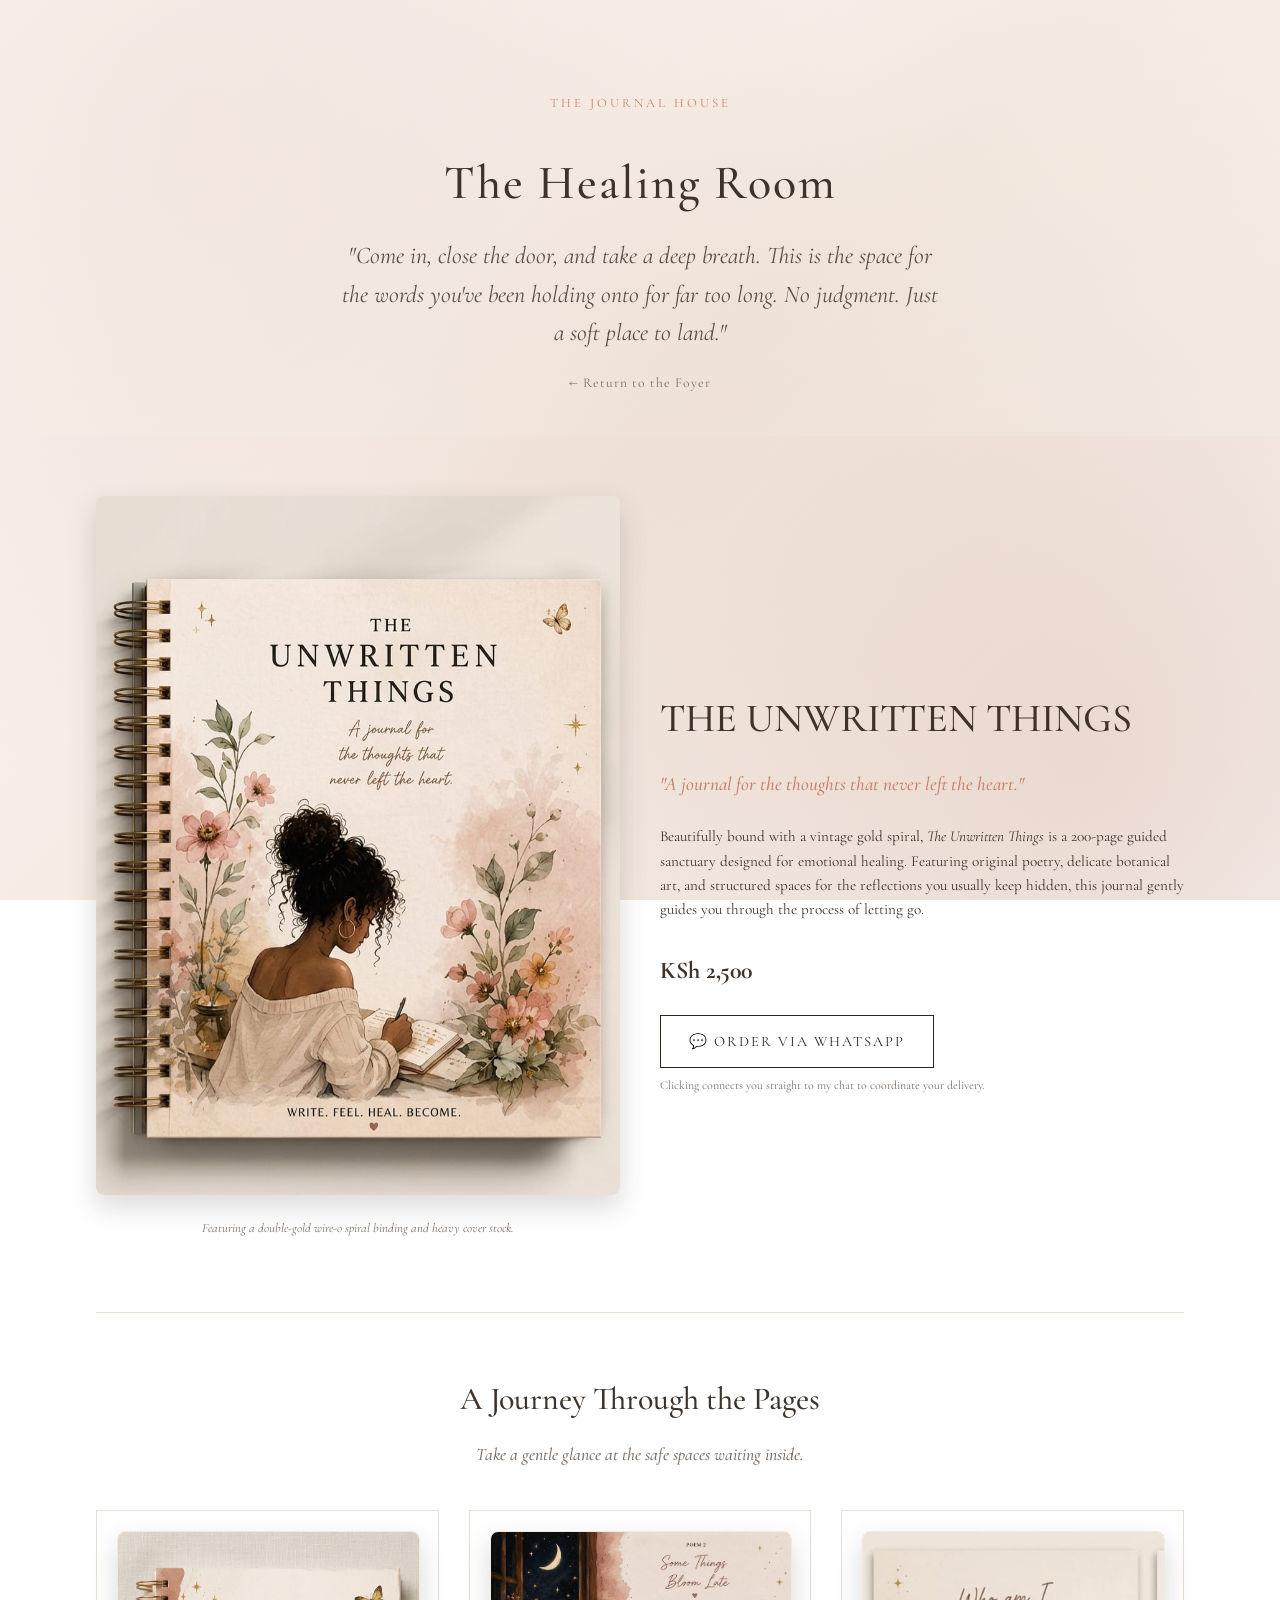
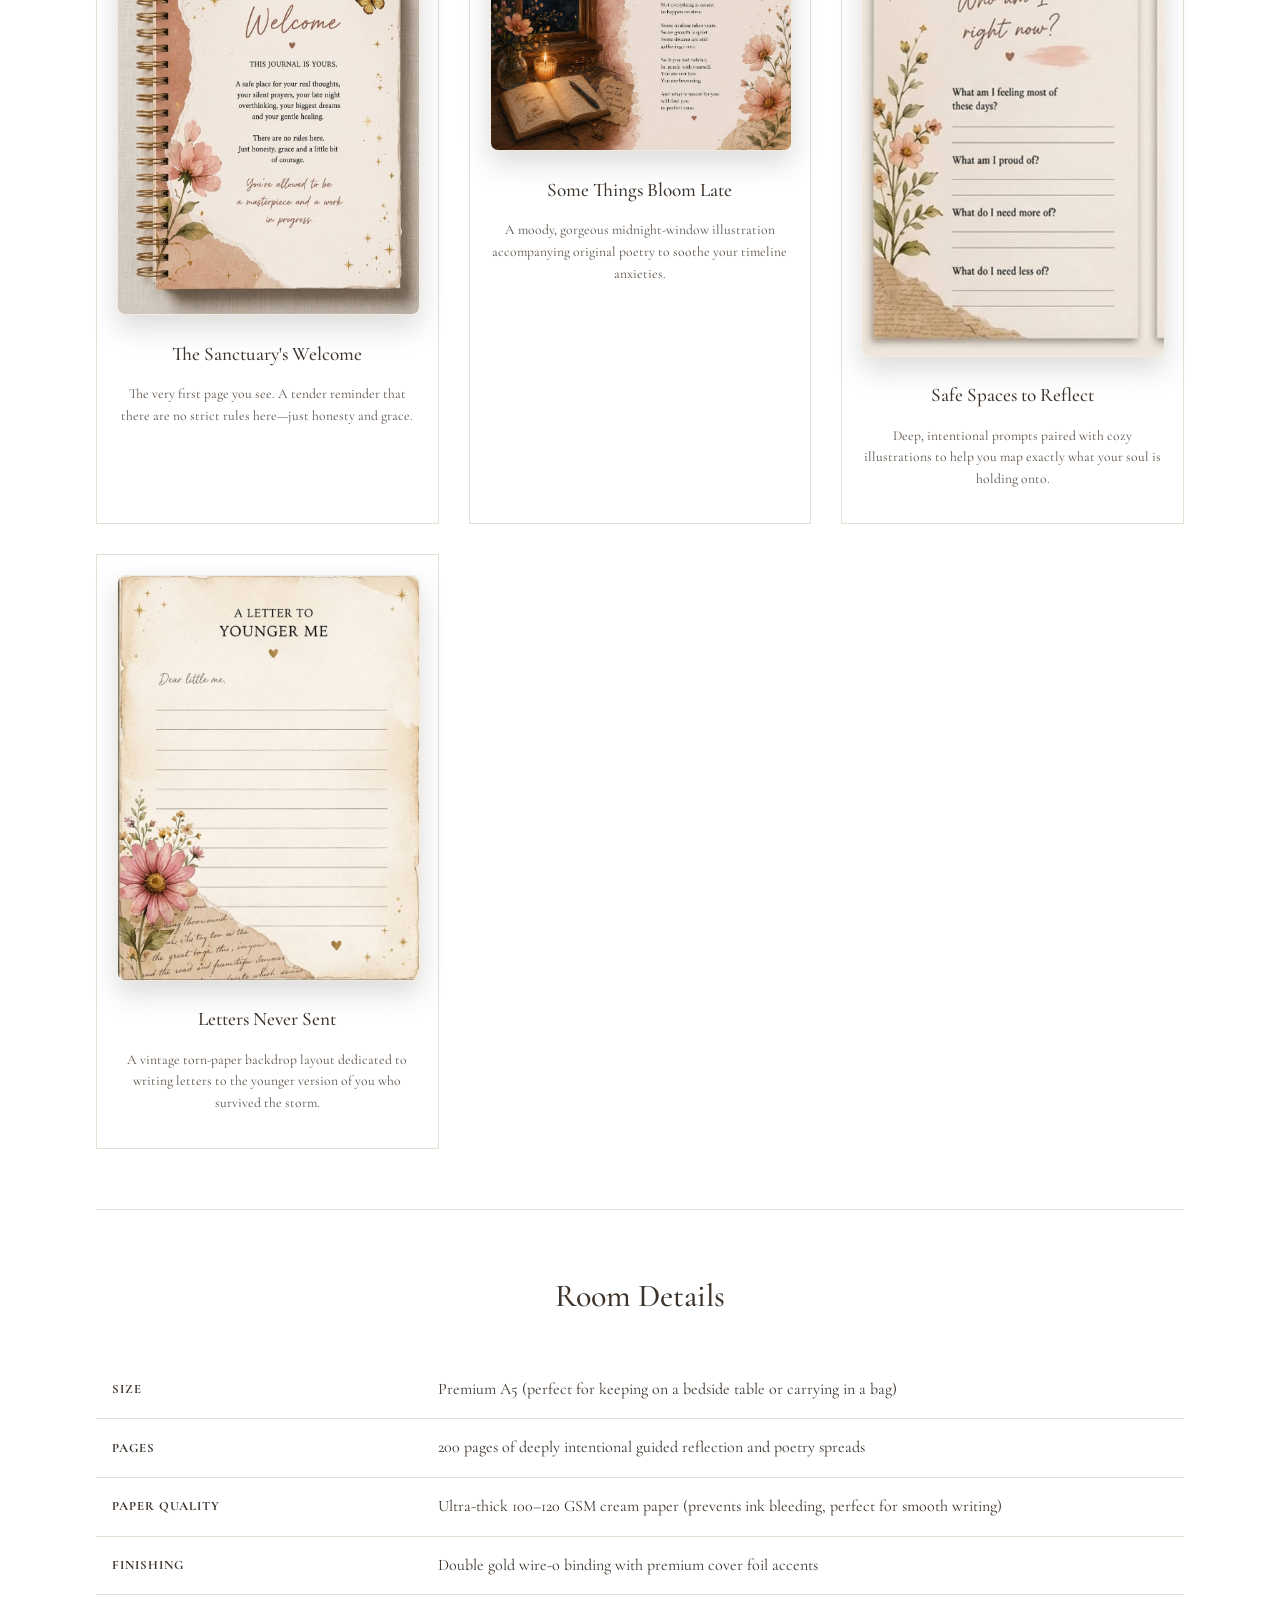
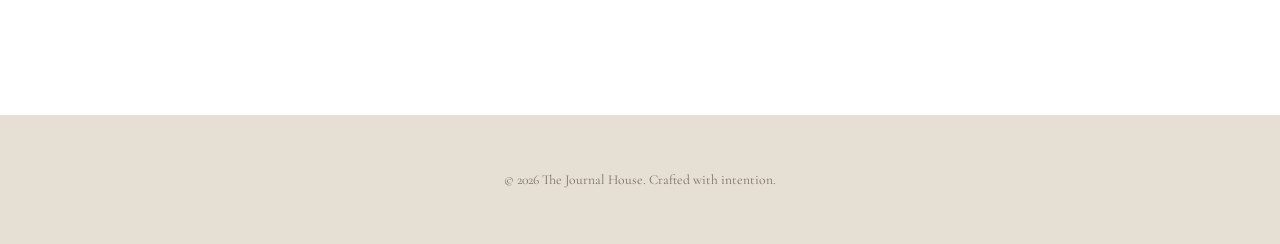
==== commit ed74642a: "Update healing-room.html" ====
--- a/healing-room.html
+++ b/healing-room.html
@@ -61,7 +61,7 @@
             <!-- Left Column: Journal Images -->
             <div class="col" style="text-align: center;">
                 <!-- Main Cover Image -->
-<img src="660230.jpg" alt="The Unwritten Things Journal Cover">
+<img src="660230.jpeg" alt="The Unwritten Things Journal Cover">
                 
                 <p style="font-size: 0.8rem; color: #7a6e65; margin-top: 15px; font-style: italic;">
                     Featuring a double-gold wire-o spiral binding and heavy cover stock.
